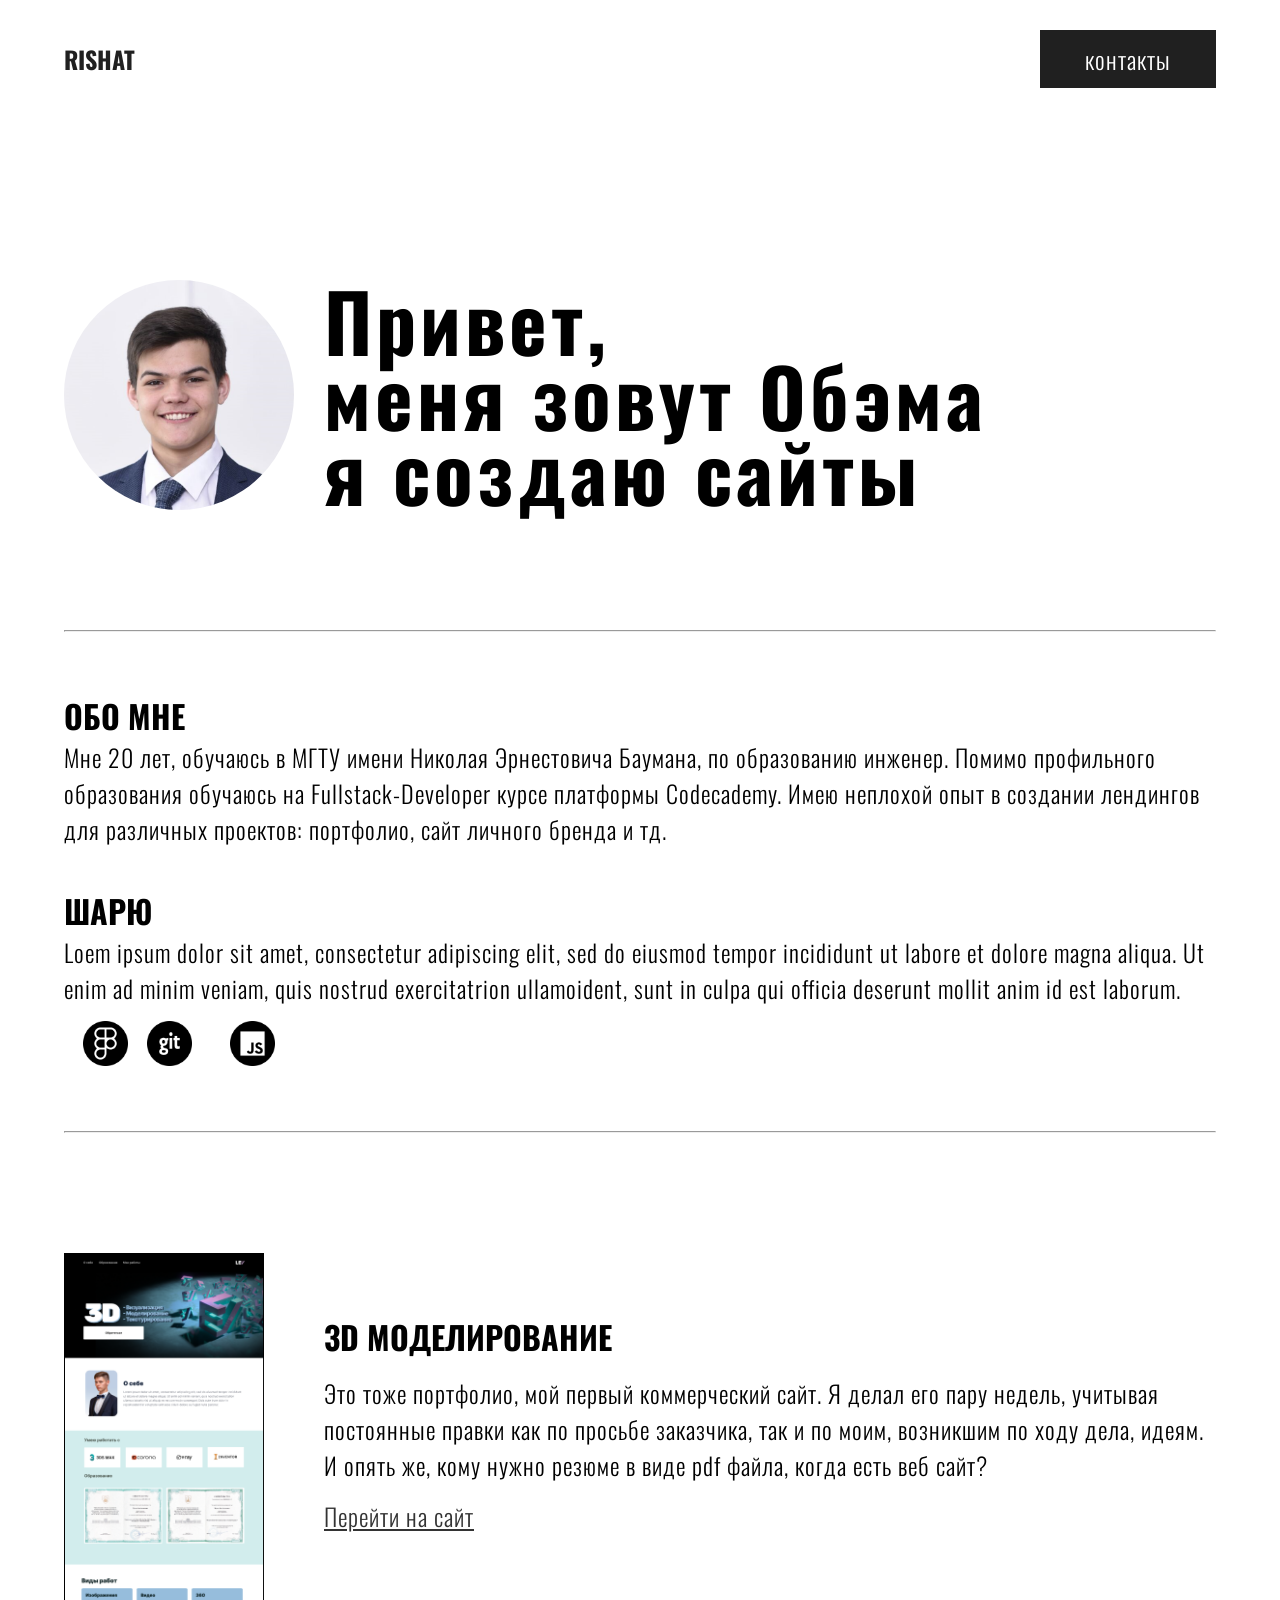
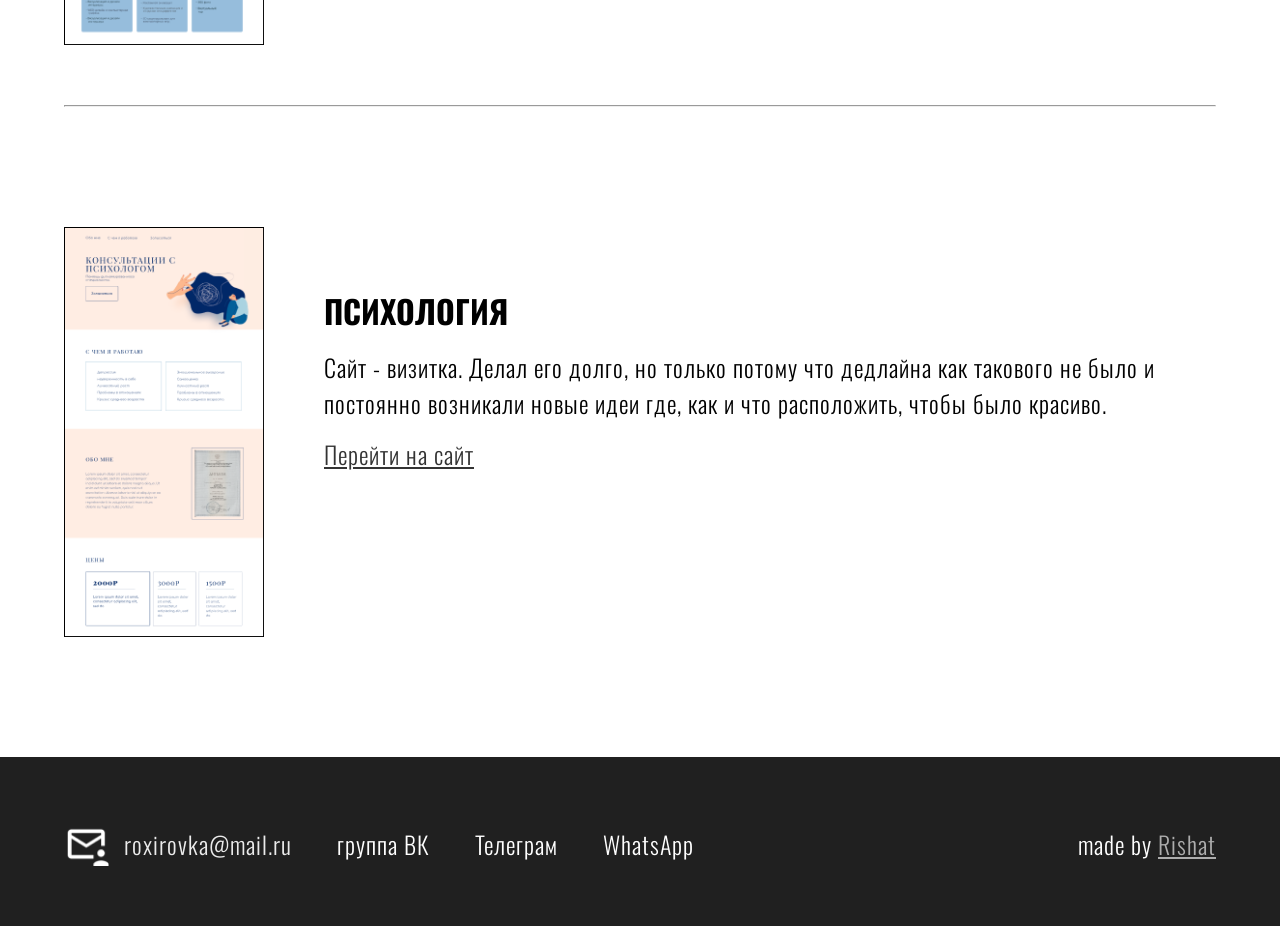
==== index.html @ 4fdf29ca "icons and mobile icons" ====
<!DOCTYPE html>
<html lang="en">
<head>
    <meta charset="UTF-8">
    <meta http-equiv="X-UA-Compatible" content="IE=edge">
    <meta name="viewport" content="width=device-width, initial-scale=1.0">
    <link rel="stylesheet" href="./resources/style.css">
    <link rel="preconnect" href="https://fonts.googleapis.com">
    <link rel="preconnect" href="https://fonts.gstatic.com" crossorigin>
    <link href="https://fonts.googleapis.com/css2?family=Oswald:wght@200;400;500;700&display=swap" rel="stylesheet">
    <script src="https://kit.fontawesome.com/b2528fcf94.js" crossorigin="anonymous"></script>

    <title>Портфолио</title>
</head>
<body>
    <header>
        <div class="header">
            <a class="bold logo" href="#"><h3>RISHAT</h3></a>
            <a href="#" class="button"><h3 class="light white">контакты</h3></a>    
        </div>
    </header>

    <div class="first_one">
        <img src="./resources/images/photo.png" alt="">
        <h1>Привет, <br>
            меня зовут Обэма <br>
            я создаю сайты</h1>
    </div>

    <hr class="line">

    <div class="second_one">
        <div class="block">
            <h2 class="bold">ОБО МНЕ</h2>
            <!-- <h3 class="bold center">Меня зовут Ришат</h3> -->
            <h3 class="light">Мне 20 лет, обучаюсь в МГТУ имени Николая Эрнестовича Баумана, по образованию инженер. Помимо профильного образования обучаюсь на Fullstack-Developer курсе платформы Codecademy. Имею неплохой опыт в создании лендингов для различных проектов: портфолио, сайт личного бренда и тд.</h3>
    
            <h2 class="center">ШАРЮ</h2>
            <h3 class="light">Loem ipsum dolor sit amet, consectetur adipiscing elit, sed do eiusmod tempor incididunt ut labore et dolore magna aliqua. Ut enim ad minim veniam, quis nostrud exercitatrion ullamoident, sunt in culpa qui officia deserunt mollit anim id est laborum.</h3>

            <div class="icons_block">
                <img src="./resources/images/icons/css-3.png" alt="">
                <img src="./resources/images/icons/figma.png" alt="">
                <img src="./resources/images/icons/git.png" alt="">
                <img src="./resources/images/icons/github.png" alt="">
                <img src="./resources/images/icons/js.png" alt="">
            </div>
        </div>
    </div>

    <hr class="line">



    <div class="third_one">
        <div class="gallery" id="gallery">
            <img id="image" class="peka" src="./resources/images/site3.png" alt="">
            <img id="image" class="mobile" src="./resources/images/site33.png" alt="">
            <div class="right">
                <h2 id="h2_text">3D МОДЕЛИРОВАНИЕ</h3>
                <h3 id="h4_text" class="light">Это тоже портфолио, мой первый коммерческий сайт. Я делал его пару недель, учитывая постоянные правки как по просьбе заказчика, так и по моим, возникшим по ходу дела, идеям. И опять же, кому нужно резюме в виде pdf файла, когда есть веб сайт?</h3>
                <h3><a href="#" class="light">Перейти на сайт</a></h3>
            </div>
        </div>

        <hr class="line">

        <div class="gallery" id="gallery">
            <img id="image" class="peka" src="./resources/images/site2.png" alt="">
            <img id="image" class="mobile" src="./resources/images/site22.png" alt="">
            <div class="right">
                <h2 id="h2_text">ПСИХОЛОГИЯ</h2>
                <h3 id="h4_text" class="light">Сайт - визитка. Делал его долго, но только потому что дедлайна как такового не было и постоянно возникали новые идеи где, как и что расположить, чтобы было красиво.</h3>
                <h3><a href="#" class="light">Перейти на сайт</a></h3>
            </div>
        </div>
    </div>

    <div class="forth_one">
        <div class="contacts">
            <!-- <h2>КОНТАКТЫ</h2> -->
            <div class="list_of_contacts">
                <div class="list">
                    <a href="#" class="email light"><img src="./resources/images/mail.png" alt=""><h3 class="light">roxirovka@mail.ru</h3></a>
                    <div class="icons">
                        <a href="https://vk.com/jieba3108" class="icon"><i class="fa-brands fa-vk"></i><h3 class="white light nuna">группа ВК</h3></a>
                        <a href="https://vk.com/jieba3108" class="icon center"><i class="fa-brands fa-telegram"></i><h3 class="white light nuna">Телеграм</h3></a>
                        <a href="https://vk.com/jieba3108" class="icon"><i class="fa-brands fa-whatsapp"></i><h3 class="white light nuna">WhatsApp</h3></a>
                    </div>
                </div>
                
                <h3 class="light white">made by <a href="#" class="white">Rishat</a></h3>
            </div>
        </div>
    </div>
    
    

</body>
<script src="https://cdn.jsdelivr.net/npm/vue/dist/vue.js"></script>
<script src="https://cdn.jsdelivr.net/npm/vue@2"></script>

<script type="text/javascript">
    window.addEventListener('scroll', function(){
        var header = document.querySelector('.header');
        header.classList.toggle('sticky', window.scrollY > 0);
    });
</script>

<script src="./resources/app.js"></script>
</html>
---- resources/style.css ----
* {
    margin: 0;
    padding: 0;
    font-family: 'Oswald', sans-serif;
    box-sizing: border-box;
    transition: .1s;
}

a {
    text-decoration: none;
}

h1 {
    font-size: 80px;
    line-height: 70px;
    letter-spacing: 4px;
}

h2 {
    font-size: 2em;
}

h3 {
    font-size: 1.5em;
}

h4 {
    font-size: 1.25em;
    /* font-size: 25px; */
}

@media only screen and (max-width: 1200px) {
    
    h2 {
        font-size: 1.5em;
    }
    
    h3 {
        font-size: 1.25em;
        /* font-size: 25px; */
    }
}


.bold {
    font-weight: 700;
}

.light {
    font-weight: 300;
    color: black;
    /* color: #2f3636; */
    letter-spacing: 1px;
}

.white {
    color: white;
}
/* BODY */
body {
    
}

/* HEADER */
header {
    display: flex;
    justify-content: center;
    /* padding: 30px 0; */
    background-color: white;
}

.header {
    display: flex;
    justify-content: space-between;
    align-items: center;
    width: 1200px;
    /* padding: 290px 60px 30px; */

    position: fixed;
    padding: 30px 0;
    background-color: white;
    transition: .2s;
}

.header.sticky{
    padding: 10px 0;
    /* box-shadow: 0 5px 20px rgba(0,0,0,0.1); */
}

.logo {
    color: #202020;
}

.logo:hover {
    color: #8EC286;
}


.button {
    color: white;
    background-color: #202020;
    padding: 11px 45px;
}

.button:hover {
    color: #202020;
    background-color: #8EC286;
}

@media only screen and (max-width: 650px) {
    .button {
        padding: 5px 11px;
    }
}

/* FIRST_ONE */
.first_one {
    display: flex;
    /* justify-content:space-between; */
    align-items: center;
    /* height: 90vh; */

    margin: 0 auto;
    max-width: 1320px;
    padding: 280px 60px 120px;
}

.first_one img {
    width: 230px;
    border-radius: 150px;
    margin-right: 30px;
}

@media only screen and (max-width: 1320px) {
    .first_one {
        padding: 280px 5% 120px;
    }
    
    .first_one img {
        /* width: 200px; */
        /* border-radius: 60px; */
    }

    h1 {
        font-size: 80px;
        line-height: 75px;
    }

    .header {
        width: 90%;
    }
}

@media only screen and (max-width: 1054px) {
    .first_one img {
        width: 200px;
        /* border-radius: 50px; */
    }

    h1 {
        font-size: 40px;
        line-height: 35px;
    }

}

@media only screen and (max-width: 750px) {
    .first_one  {
        padding-top: 250px;
        display: block;
    }

    h1 {
        font-size: 40px;
        line-height: 35px;
    }

}

@media only screen and (max-width: 550px) {
    .first_one  {
        padding: 120px 5% 120px;
    }
}


/* SECOND ONE */
.second_one {
    margin: 0 auto;
    max-width: 1320px;
    padding: 0 60px;
}

.block {
    /* background-color: #DEFFD9; */
    padding: 60px 0;
    /* border-radius: 60px; */
}

.second_one h3 {
    margin-bottom: 15px;
}

.line {
    background-color: #D9D9D9;
    max-width: 1200px;
    /* padding: 0 60px; */
    margin: 0 auto;
}

.block .center {
    margin-top: 40px;
}

.block h2, .block h3 {
    /* margin-bottom: 5px; */
}

.icons_block img {
    height: 45px;
    margin-right: 15px;
}

@media only screen and (max-width: 1320px) {
    .line {
        margin: 0 5%;
    }

    .second_one {
        padding: 0 5%;
    }
        
}


@media only screen and (max-width: 950px) {
    .block  {
        /* padding: 60px; */
    }

    .block  {
        /* border-radius: 40px; */
    }
}

@media only screen and (max-width: 550px) {
    .second_one {
        margin: 0 auto;
        padding: 0;
    }    
    
    .block  {
        padding: 60px 5%;
        border-radius: 30px;
    }

    .line {
        margin: 0 5%;
    }
}

@media only screen and (max-width: 350px) {
    .icons_block img {
        height: 30px;
    }
}



/* THIRD ONE */


.third_one {
    /* padding: 0  90px; */
}

.gallery {
    display: flex;
    justify-content: space-between;
    padding: 120px 60px 60px;
    margin: 0 auto;
    max-width: 1320px;
}

.third_one a{
    text-decoration: underline;
    color: #333333;
}

.third_one .right {
    padding-top: 15px;
}

.third_one a:hover {
    text-decoration: none;
    color: #8EC286;
}

#h4_text {
    margin: 15px 0;
}

.third_one img {
    width: 200px;
    height: 100%;
    margin-right: 60px;
}

.mobile {
    display: none;
    /* width: 100%; */
}

.third_one .right {
    padding-top: 60px;
}

@media only screen and (max-width: 1320px) {
    .gallery {
        padding: 120px 5% 60px;
    }
}

@media only screen and (max-width: 950px) {


    .gallery img {
        width: 100%;
    }

    #h4_text {
        margin: 15px 0 15px 0;
    }
}

@media only screen and (max-width: 850px) {
    .gallery {
        display: block;
    }

    .mobile {
        display: block;
    }

    .peka {
        display: none;
    }
}

@media only screen and (max-width: 550px) {
    .gallery {
        padding: 120px 5% 60px;
    }
}

/* .third_one img::before {
    content: attr(data-next-text);
    position: absolute;
    transform: translate(0%, 380px);
    width: 100%;
    height: 200px;
    display: flex;
    flex-direction: column;
    align-items: center;
    justify-content: flex-start;
  } */

/* .third_one img::after {
    content: attr();
    position: absolute;
    transform: translate(0%, -380px);
    width: 100%;
    height: 200px;
    display: flex;
    flex-direction: column;
    align-items: center;
    justify-content: flex-start;
  } */



/* FORTh ONE */
.forth_one {
    width: 100%;
    background-color: #202020;
    margin-top: 60px;
}

.contacts {
    margin: 0 auto;
    max-width: 1320px;
    /* padding: 90px 60px 120px; */
    padding: 60px;
}

.list_of_contacts {
    display: flex;
    justify-content: space-between;
    align-items: center;
    margin-top: 5px;
}

.list {
    display: flex;
    align-items: center;
}

.email {
    margin-right: 30px;
    display: flex;
    align-items: center;
}

.email h3 {
    color: #EBEBEB;
}

.email img {
    width: 45px;
    margin-right: 15px;
}

.icon {
    display: flex;
    align-items: center;
}

.icon.center {
    margin: 0 30px;
}

.icons {
    display: flex;
}

.icon i{
    font-size: 45px;
    margin-right: 15px;
    /* font-size: 67px; */
    color: #EBEBEB;
}

.icon i:hover {
    color: #8EC286;
}

.icon_center {
    margin: 0 9px;
}

.forth_one h2 {
    color: white;
}

a.white {
    color: #ADADAD;
    text-decoration: underline;
}

a.white:hover {
    color: #8EC286;
    text-decoration: none;
}

@media only screen and (max-width: 1320px) {
    .contacts {
        padding: 60px 5%;
    }
}

@media only screen and (max-width: 1050px) {
    .list_of_contacts {
        display: block;
    }

    .list {
        margin-bottom: 15px;
    }
    
}


@media only screen and (max-width: 900px) {
    .list {
        display: block;
    }

    .icons {
        margin-top: 15px;
    }
}


@media only screen and (max-width: 700px) {
    .list_of_contacts {
        display: block;
        margin-top: 30px;
    }

    .list {
        display: block;
    }

    .contacts {
        width: fit-content;
        /* justify-content: start; */
        margin: 0;
    }
}

@media only screen and (max-width: 610px) {
    h3.nuna {
        display: none;
    }

    a.icon.center {
        margin: 0;
    }
}

@media only screen and (max-width: 550px) {
    .contacts {
        padding: 5%;
    }
}

@media only screen and (max-width: 350px) {
    .email img {
        width: 30px;
    }

    .icon i{
        font-size: 30px;
    }

}
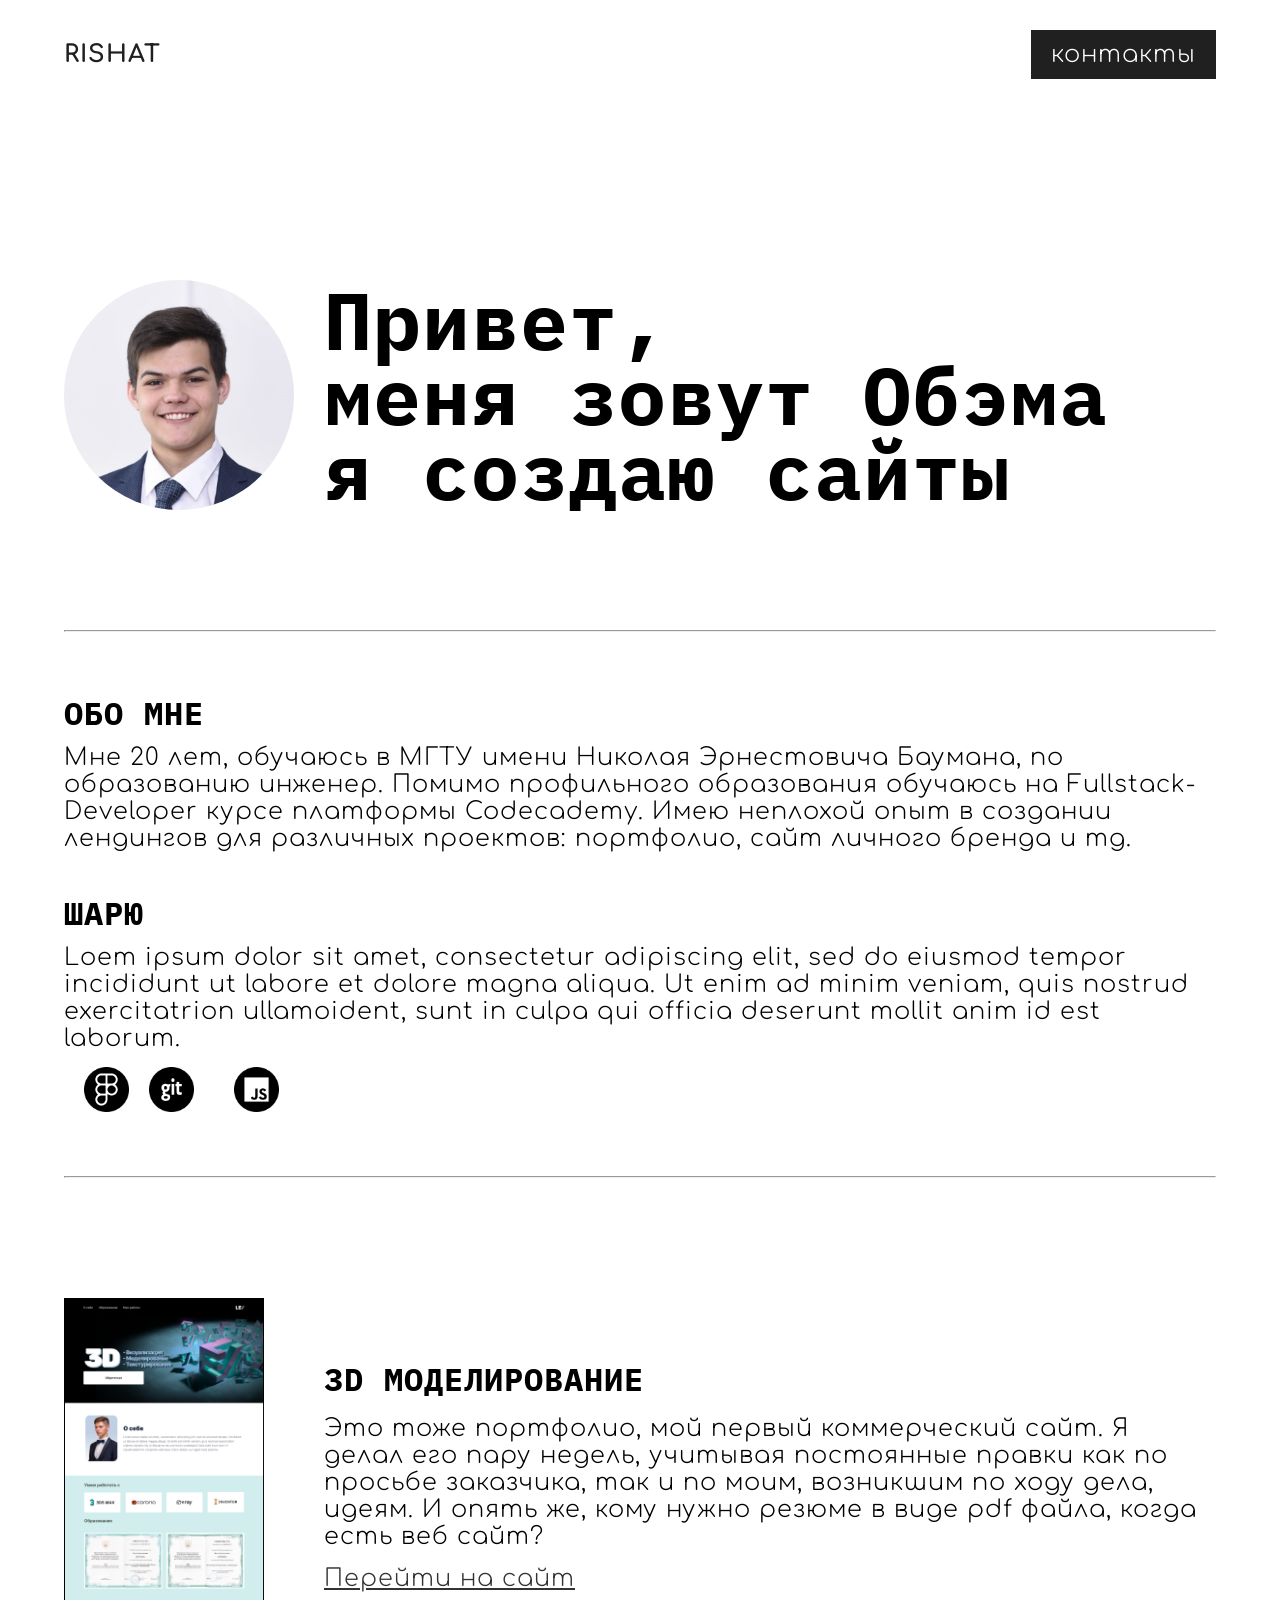
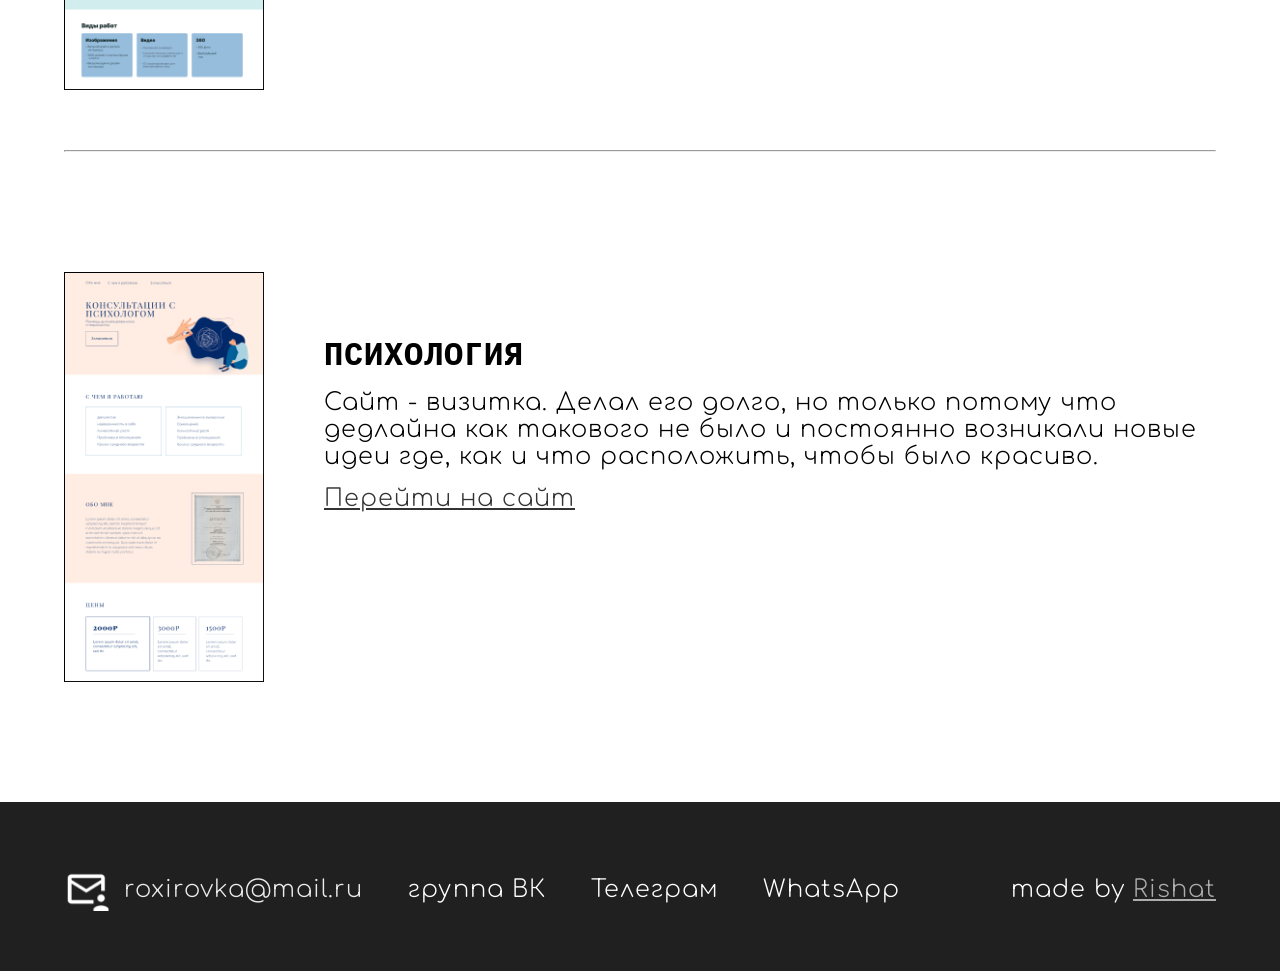
==== commit fba29bc7: "small things" ====
--- a/index.html
+++ b/index.html
@@ -7,7 +7,11 @@
     <link rel="stylesheet" href="./resources/style.css">
     <link rel="preconnect" href="https://fonts.googleapis.com">
     <link rel="preconnect" href="https://fonts.gstatic.com" crossorigin>
-    <link href="https://fonts.googleapis.com/css2?family=Oswald:wght@200;400;500;700&display=swap" rel="stylesheet">
+    <!-- <link href="https://fonts.googleapis.com/css2?family=Oswald:wght@200;400;500;700&display=swap" rel="stylesheet"> -->
+
+    <link href="https://fonts.googleapis.com/css2?family=Comfortaa:wght@300;400;500;700&display=swap" rel="stylesheet">
+
+    <link href="https://fonts.googleapis.com/css2?family=IBM+Plex+Mono:wght@200;400;500;700&display=swap" rel="stylesheet">
     <script src="https://kit.fontawesome.com/b2528fcf94.js" crossorigin="anonymous"></script>
 
     <title>Портфолио</title>
--- a/resources/style.css
+++ b/resources/style.css
@@ -1,7 +1,8 @@
 * {
     margin: 0;
     padding: 0;
-    font-family: 'Oswald', sans-serif;
+    /* font-family: 'Oswald', sans-serif; */
+    font-family: 'Comfortaa', cursive;
     box-sizing: border-box;
     transition: .1s;
 }
@@ -11,12 +12,15 @@
 }
 
 h1 {
+    font-family: 'IBM Plex Mono', monospace;
     font-size: 80px;
     line-height: 70px;
     letter-spacing: 4px;
 }
 
 h2 {
+    font-family: 'IBM Plex Mono', monospace;
+
     font-size: 2em;
 }
 
@@ -27,6 +31,10 @@
 h4 {
     font-size: 1.25em;
     /* font-size: 25px; */
+}
+
+h2,h3,h4,h1 {
+    letter-spacing: 1px;
 }
 
 @media only screen and (max-width: 1200px) {
@@ -99,7 +107,7 @@
 .button {
     color: white;
     background-color: #202020;
-    padding: 11px 45px;
+    padding: 11px 20px;
 }
 
 .button:hover {
@@ -199,6 +207,7 @@
 
 .second_one h3 {
     margin-bottom: 15px;
+    margin-top: 10px;
 }
 
 .line {
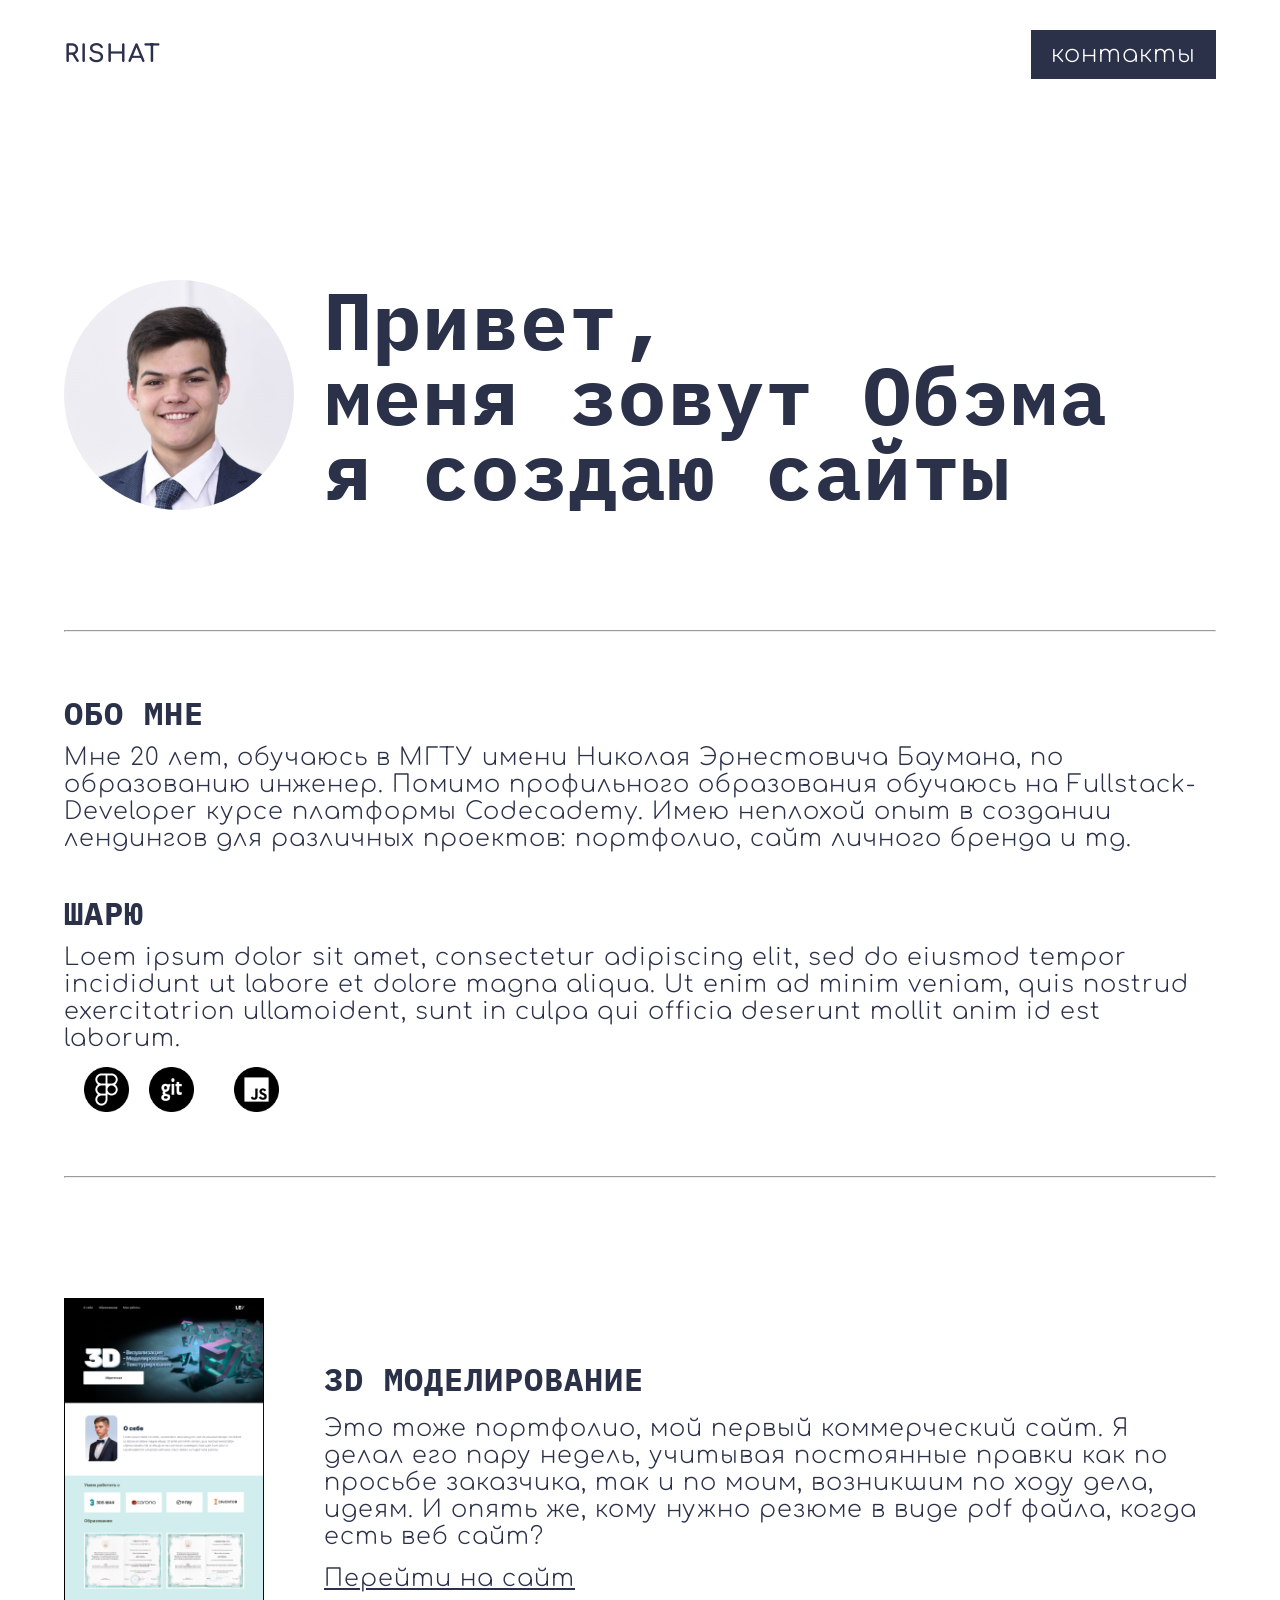
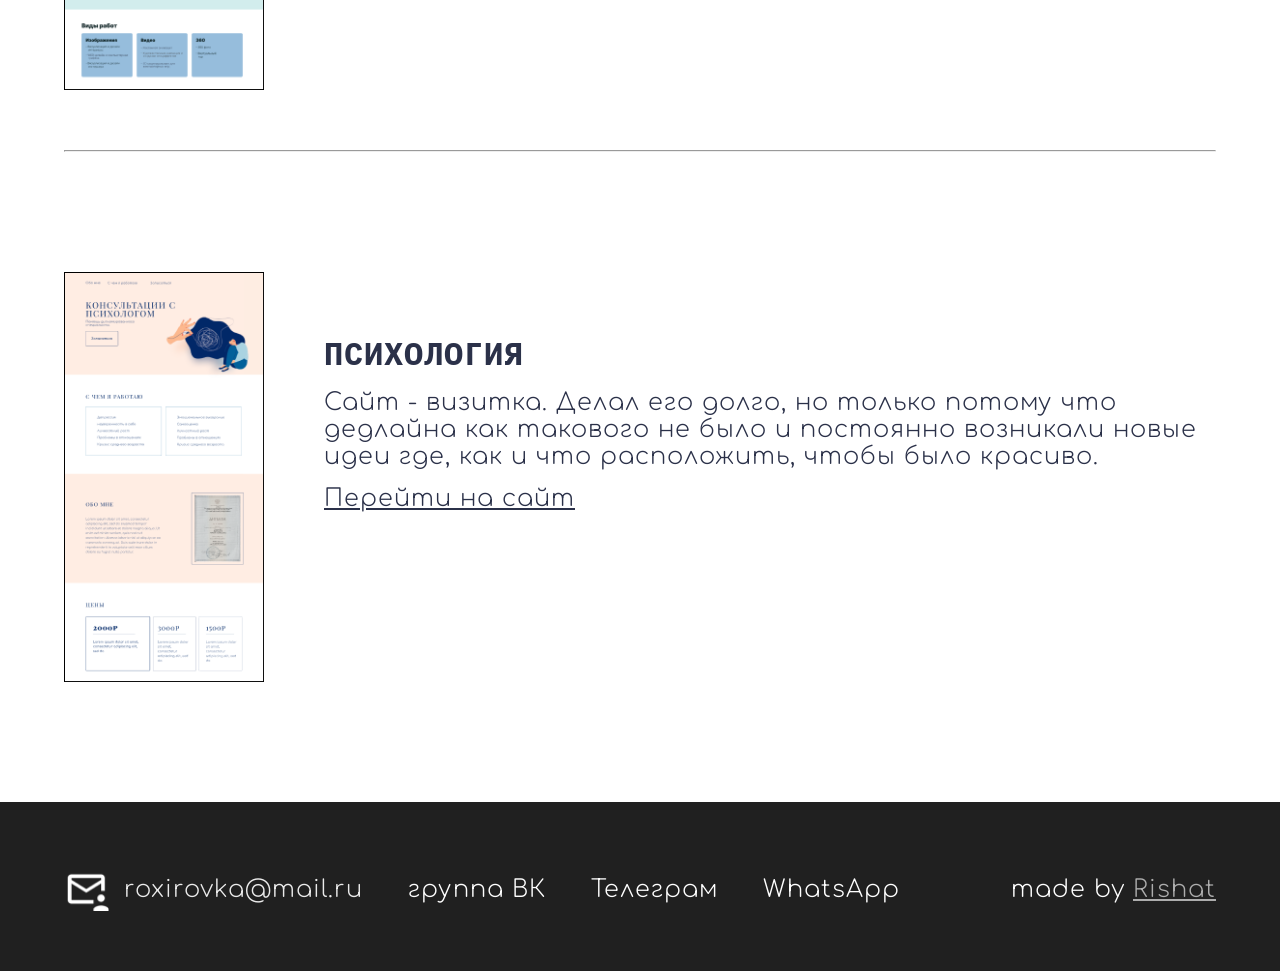
==== commit 4cc27cc3: "changed colors" ====
--- a/index.html
+++ b/index.html
@@ -85,7 +85,7 @@
             <!-- <h2>КОНТАКТЫ</h2> -->
             <div class="list_of_contacts">
                 <div class="list">
-                    <a href="#" class="email light"><img src="./resources/images/mail.png" alt=""><h3 class="light">roxirovka@mail.ru</h3></a>
+                    <a href="" class="email light"><img src="./resources/images/mail.png" alt=""><h3 class="light">roxirovka@mail.ru</h3></a>
                     <div class="icons">
                         <a href="https://vk.com/jieba3108" class="icon"><i class="fa-brands fa-vk"></i><h3 class="white light nuna">группа ВК</h3></a>
                         <a href="https://vk.com/jieba3108" class="icon center"><i class="fa-brands fa-telegram"></i><h3 class="white light nuna">Телеграм</h3></a>
--- a/resources/style.css
+++ b/resources/style.css
@@ -35,6 +35,7 @@
 
 h2,h3,h4,h1 {
     letter-spacing: 1px;
+    color: #2B3149;
 }
 
 @media only screen and (max-width: 1200px) {
@@ -56,8 +57,8 @@
 
 .light {
     font-weight: 300;
-    color: black;
-    /* color: #2f3636; */
+    /* color: black; */
+    /* color: #2B3149; */
     letter-spacing: 1px;
 }
 
@@ -96,23 +97,23 @@
 }
 
 .logo {
-    color: #202020;
+    color: #2B3149;
 }
 
 .logo:hover {
-    color: #8EC286;
+    color: #FF9571;
 }
 
 
 .button {
     color: white;
-    background-color: #202020;
+    background-color: #2B3149;
     padding: 11px 20px;
 }
 
 .button:hover {
     color: #202020;
-    background-color: #8EC286;
+    background-color: #FF9571;
 }
 
 @media only screen and (max-width: 650px) {
@@ -293,7 +294,7 @@
 
 .third_one a{
     text-decoration: underline;
-    color: #333333;
+    color: #2B3149;
 }
 
 .third_one .right {
@@ -302,7 +303,7 @@
 
 .third_one a:hover {
     text-decoration: none;
-    color: #8EC286;
+    color: #FF9571;
 }
 
 #h4_text {
@@ -432,6 +433,8 @@
 .icon {
     display: flex;
     align-items: center;
+    color: #EBEBEB;
+
 }
 
 .icon.center {
@@ -446,11 +449,10 @@
     font-size: 45px;
     margin-right: 15px;
     /* font-size: 67px; */
-    color: #EBEBEB;
-}
-
-.icon i:hover {
-    color: #8EC286;
+}
+
+.icon:hover {
+    color: #FF9571;
 }
 
 .icon_center {
@@ -467,7 +469,7 @@
 }
 
 a.white:hover {
-    color: #8EC286;
+    color: #FF9571;
     text-decoration: none;
 }
 
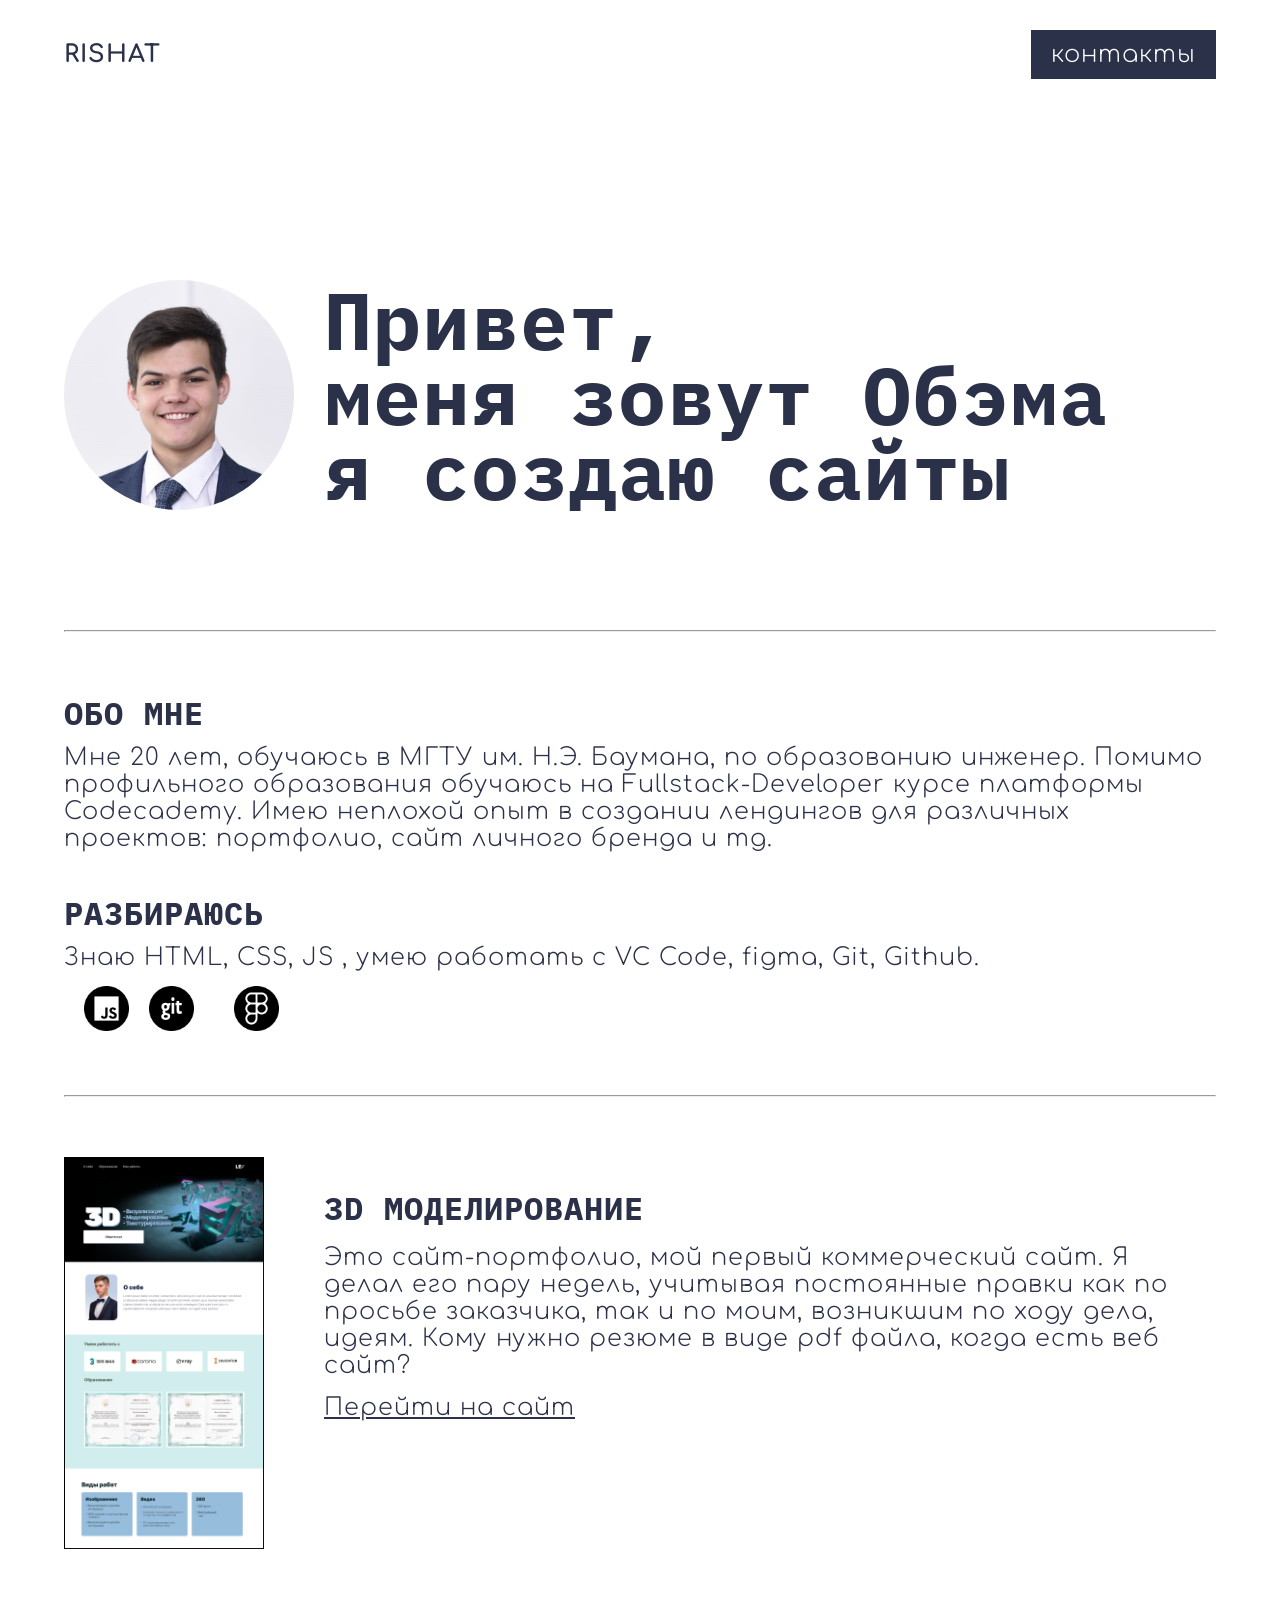
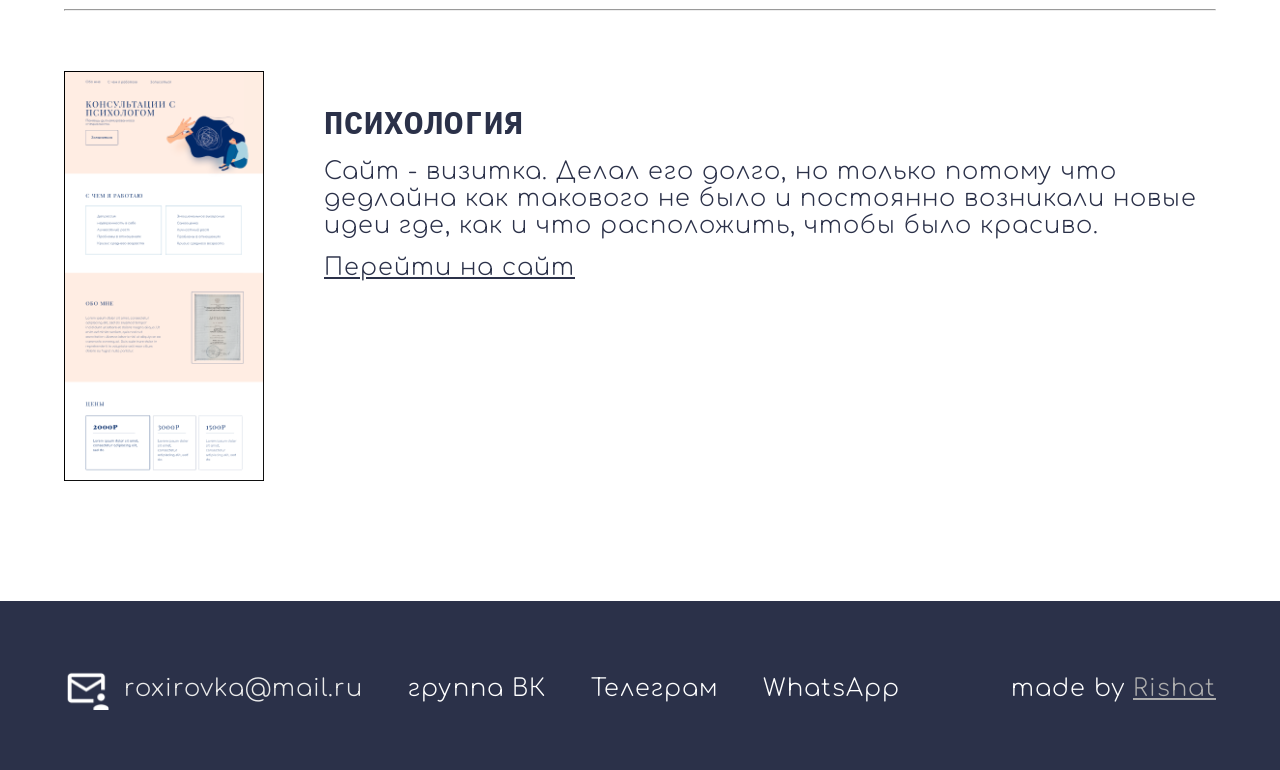
==== commit e7dbf678: "some padding and img 50%" ====
--- a/index.html
+++ b/index.html
@@ -37,17 +37,18 @@
         <div class="block">
             <h2 class="bold">ОБО МНЕ</h2>
             <!-- <h3 class="bold center">Меня зовут Ришат</h3> -->
-            <h3 class="light">Мне 20 лет, обучаюсь в МГТУ имени Николая Эрнестовича Баумана, по образованию инженер. Помимо профильного образования обучаюсь на Fullstack-Developer курсе платформы Codecademy. Имею неплохой опыт в создании лендингов для различных проектов: портфолио, сайт личного бренда и тд.</h3>
+            <h3 class="light">Мне 20 лет, обучаюсь в МГТУ им. Н.Э. Баумана, по образованию инженер. Помимо профильного образования обучаюсь на Fullstack-Developer курсе платформы Codecademy. Имею неплохой опыт в создании лендингов для различных проектов: портфолио, сайт личного бренда и тд.</h3>
     
-            <h2 class="center">ШАРЮ</h2>
-            <h3 class="light">Loem ipsum dolor sit amet, consectetur adipiscing elit, sed do eiusmod tempor incididunt ut labore et dolore magna aliqua. Ut enim ad minim veniam, quis nostrud exercitatrion ullamoident, sunt in culpa qui officia deserunt mollit anim id est laborum.</h3>
+            <h2 class="center">РАЗБИРАЮСЬ</h2>
+            <h3 class="light">Знаю HTML, CSS, JS , умею работать с VC Code, figma, Git, Github.</h3>
 
             <div class="icons_block">
                 <img src="./resources/images/icons/css-3.png" alt="">
-                <img src="./resources/images/icons/figma.png" alt="">
+                <img src="./resources/images/icons/js.png" alt="">
                 <img src="./resources/images/icons/git.png" alt="">
                 <img src="./resources/images/icons/github.png" alt="">
-                <img src="./resources/images/icons/js.png" alt="">
+                <img src="./resources/images/icons/figma.png" alt="">
+
             </div>
         </div>
     </div>
@@ -62,8 +63,8 @@
             <img id="image" class="mobile" src="./resources/images/site33.png" alt="">
             <div class="right">
                 <h2 id="h2_text">3D МОДЕЛИРОВАНИЕ</h3>
-                <h3 id="h4_text" class="light">Это тоже портфолио, мой первый коммерческий сайт. Я делал его пару недель, учитывая постоянные правки как по просьбе заказчика, так и по моим, возникшим по ходу дела, идеям. И опять же, кому нужно резюме в виде pdf файла, когда есть веб сайт?</h3>
-                <h3><a href="#" class="light">Перейти на сайт</a></h3>
+                <h3 id="h4_text" class="light">Это сайт-портфолио, мой первый коммерческий сайт. Я делал его пару недель, учитывая постоянные правки как по просьбе заказчика, так и по моим, возникшим по ходу дела, идеям. Кому нужно резюме в виде pdf файла, когда есть веб сайт?</h3>
+                <h3><a href="http://lev3d.ru" class="light">Перейти на сайт</a></h3>
             </div>
         </div>
 
@@ -75,7 +76,7 @@
             <div class="right">
                 <h2 id="h2_text">ПСИХОЛОГИЯ</h2>
                 <h3 id="h4_text" class="light">Сайт - визитка. Делал его долго, но только потому что дедлайна как такового не было и постоянно возникали новые идеи где, как и что расположить, чтобы было красиво.</h3>
-                <h3><a href="#" class="light">Перейти на сайт</a></h3>
+                <h3><a href="https://phychology-forme10.github.io/" class="light">Перейти на сайт</a></h3>
             </div>
         </div>
     </div>
--- a/resources/style.css
+++ b/resources/style.css
@@ -287,7 +287,8 @@
 .gallery {
     display: flex;
     justify-content: space-between;
-    padding: 120px 60px 60px;
+    padding: 60px;
+    /* padding: 120px 60px 60px; */
     margin: 0 auto;
     max-width: 1320px;
 }
@@ -322,44 +323,48 @@
 }
 
 .third_one .right {
-    padding-top: 60px;
+    padding-top: 30px;
 }
 
 @media only screen and (max-width: 1320px) {
     .gallery {
-        padding: 120px 5% 60px;
+        padding: 60px 5% 60px;
     }
 }
 
 @media only screen and (max-width: 950px) {
 
+
+    .gallery img {
+        width: 50%;
+    }
+
+    #h4_text {
+        margin: 15px 0 15px 0;
+    }
+}
+
+@media only screen and (max-width: 850px) {
+    .gallery {
+        display: block;
+    }
+
+    .mobile {
+        display: block;
+    }
+
+    .peka {
+        display: none;
+    }
+}
+
+@media only screen and (max-width: 550px) {
+    .gallery {
+        padding: 60px 5% 60px;
+    }
 
     .gallery img {
         width: 100%;
-    }
-
-    #h4_text {
-        margin: 15px 0 15px 0;
-    }
-}
-
-@media only screen and (max-width: 850px) {
-    .gallery {
-        display: block;
-    }
-
-    .mobile {
-        display: block;
-    }
-
-    .peka {
-        display: none;
-    }
-}
-
-@media only screen and (max-width: 550px) {
-    .gallery {
-        padding: 120px 5% 60px;
     }
 }
 
@@ -392,7 +397,7 @@
 /* FORTh ONE */
 .forth_one {
     width: 100%;
-    background-color: #202020;
+    background-color: #2B3149;
     margin-top: 60px;
 }
 
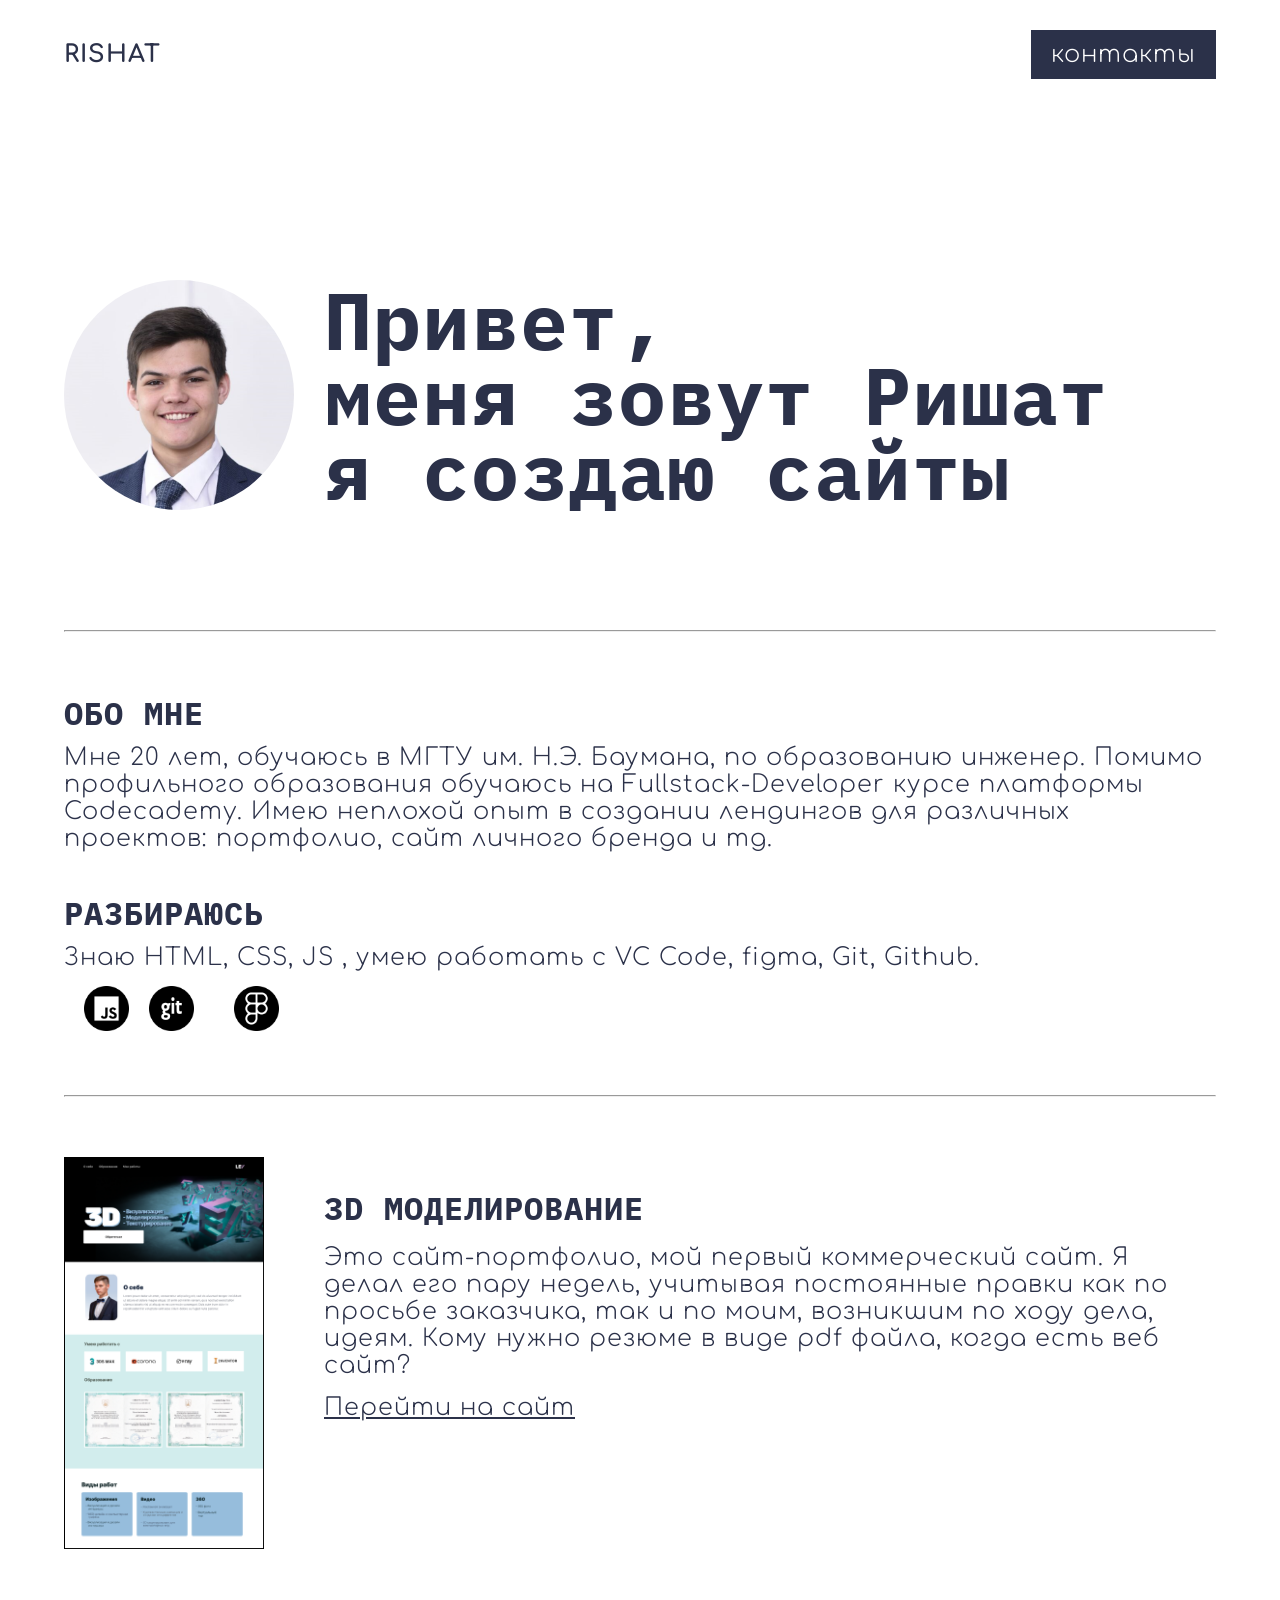
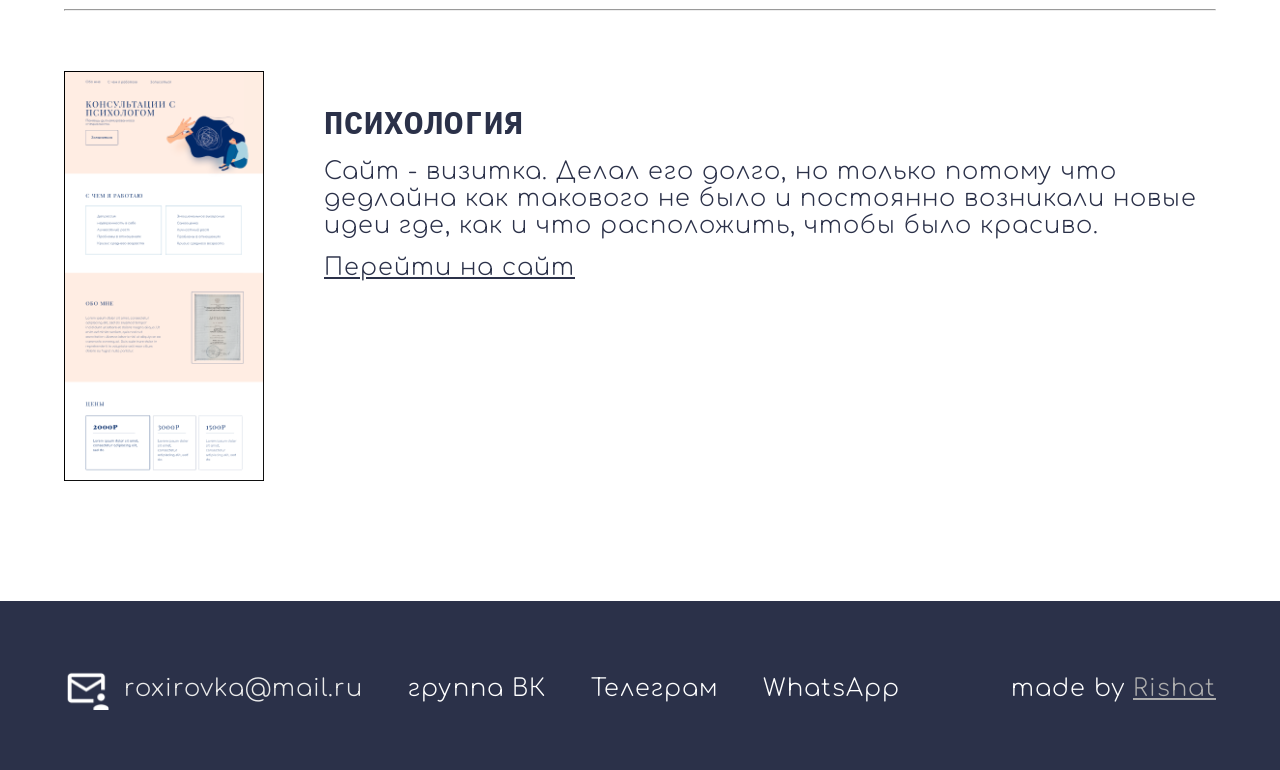
==== commit 9092a8f3: "name" ====
--- a/index.html
+++ b/index.html
@@ -27,7 +27,7 @@
     <div class="first_one">
         <img src="./resources/images/photo.png" alt="">
         <h1>Привет, <br>
-            меня зовут Обэма <br>
+            меня зовут Ришат <br>
             я создаю сайты</h1>
     </div>
 
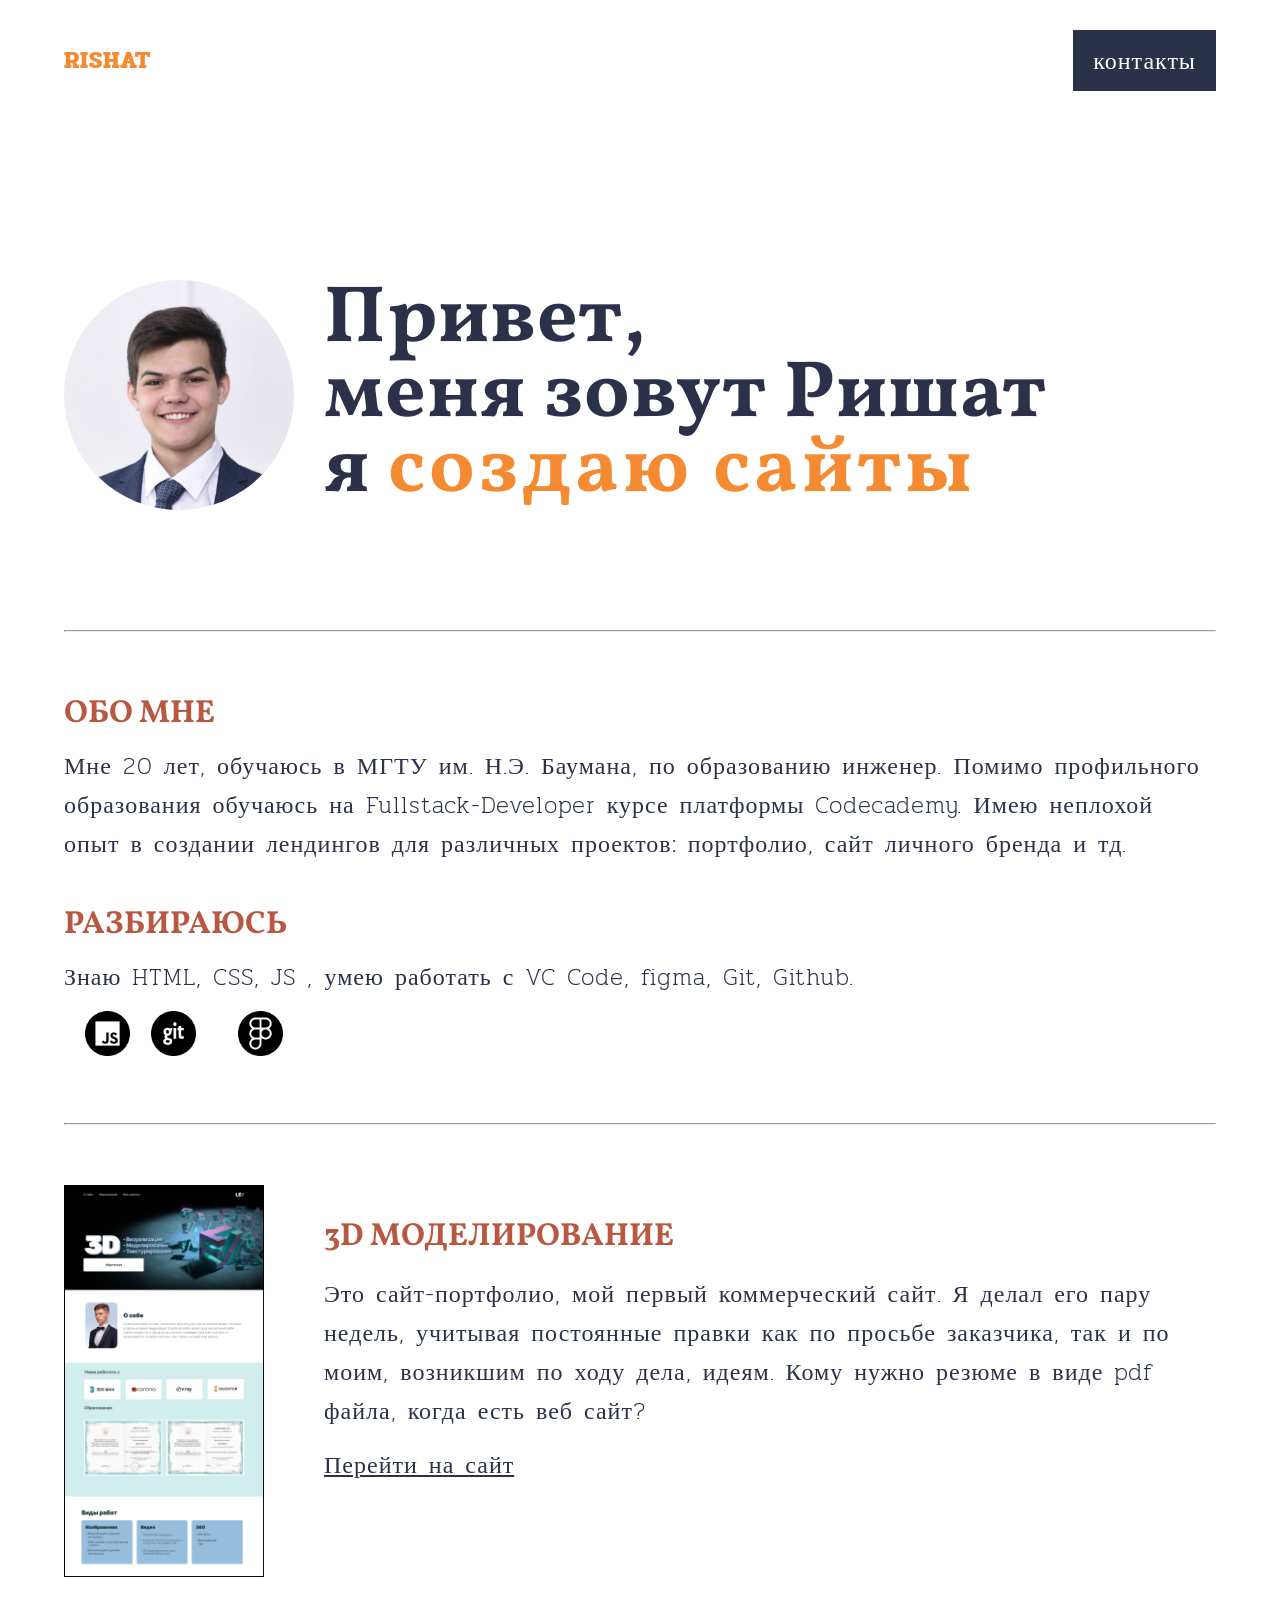
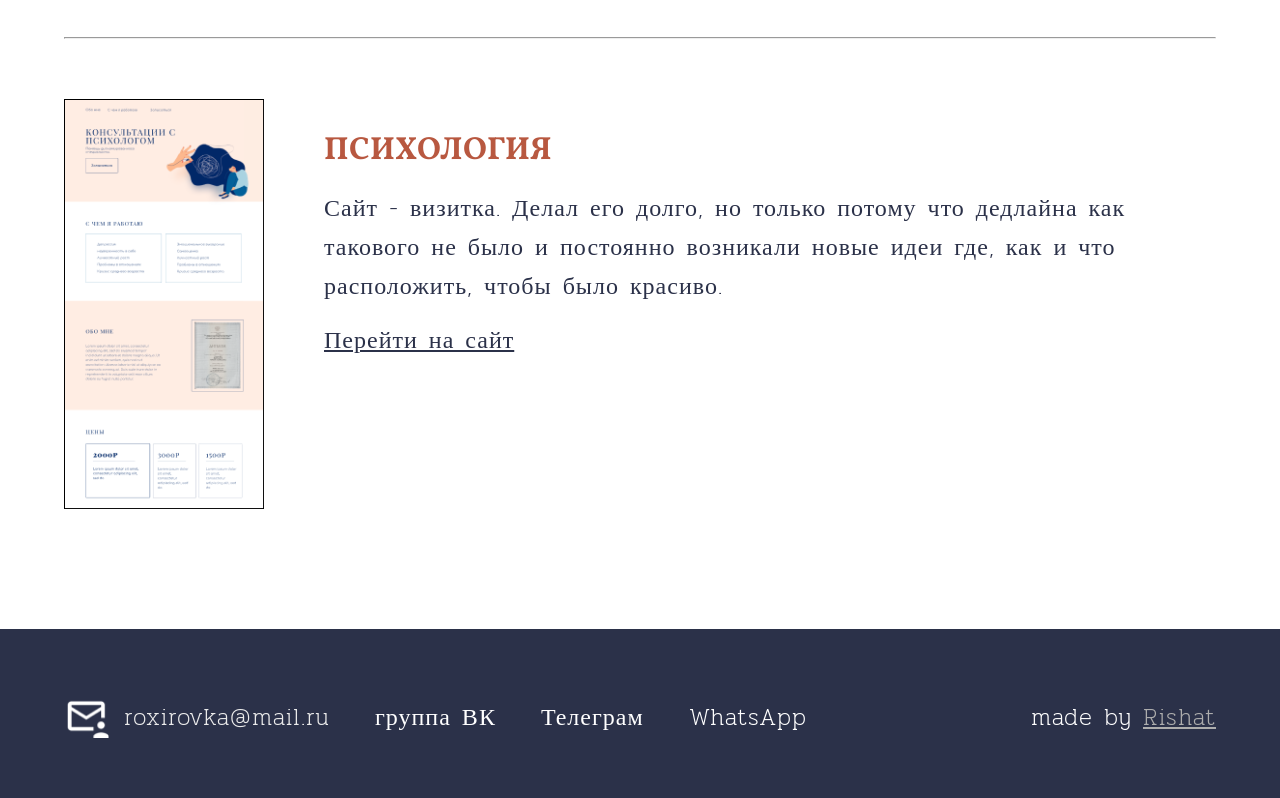
==== commit 156f842b: "orange" ====
--- a/index.html
+++ b/index.html
@@ -9,9 +9,13 @@
     <link rel="preconnect" href="https://fonts.gstatic.com" crossorigin>
     <!-- <link href="https://fonts.googleapis.com/css2?family=Oswald:wght@200;400;500;700&display=swap" rel="stylesheet"> -->
 
-    <link href="https://fonts.googleapis.com/css2?family=Comfortaa:wght@300;400;500;700&display=swap" rel="stylesheet">
+    <!-- <link href="https://fonts.googleapis.com/css2?family=Comfortaa:wght@300;400;500;700&display=swap" rel="stylesheet"> -->
 
-    <link href="https://fonts.googleapis.com/css2?family=IBM+Plex+Mono:wght@200;400;500;700&display=swap" rel="stylesheet">
+    <!-- <link href="https://fonts.googleapis.com/css2?family=IBM+Plex+Mono:wght@200;400;500;700&display=swap" rel="stylesheet"> -->
+
+    <link href="https://fonts.googleapis.com/css2?family=Vollkorn:wght@700&display=swap" rel="stylesheet">
+    <link href="https://fonts.googleapis.com/css2?family=Pridi:wght@300;400&display=swap" rel="stylesheet">
+
     <script src="https://kit.fontawesome.com/b2528fcf94.js" crossorigin="anonymous"></script>
 
     <title>Портфолио</title>
@@ -28,7 +32,7 @@
         <img src="./resources/images/photo.png" alt="">
         <h1>Привет, <br>
             меня зовут Ришат <br>
-            я создаю сайты</h1>
+           я  <span>создаю сайты</span></h1>
     </div>
 
     <hr class="line">
--- a/resources/style.css
+++ b/resources/style.css
@@ -2,7 +2,8 @@
     margin: 0;
     padding: 0;
     /* font-family: 'Oswald', sans-serif; */
-    font-family: 'Comfortaa', cursive;
+    /* font-family: 'Comfortaa', cursive; */
+    font-family: 'Pridi', serif;
     box-sizing: border-box;
     transition: .1s;
 }
@@ -11,16 +12,18 @@
     text-decoration: none;
 }
 
-h1 {
-    font-family: 'IBM Plex Mono', monospace;
+h1, span {
+    /* font-family: 'IBM Plex Mono', monospace; */
+    font-family: 'Vollkorn', serif;
     font-size: 80px;
     line-height: 70px;
     letter-spacing: 4px;
 }
 
 h2 {
-    font-family: 'IBM Plex Mono', monospace;
-
+    /* font-family: 'IBM Plex Mono', monospace; */
+    font-family: 'Vollkorn', serif;
+    color: #B85840;
     font-size: 2em;
 }
 
@@ -33,7 +36,8 @@
     /* font-size: 25px; */
 }
 
-h2,h3,h4,h1 {
+h3,h4,h1 {
+/* h2,h3,h4,h1 { */
     letter-spacing: 1px;
     color: #2B3149;
 }
@@ -56,7 +60,7 @@
 }
 
 .light {
-    font-weight: 300;
+    font-weight: 200;
     /* color: black; */
     /* color: #2B3149; */
     letter-spacing: 1px;
@@ -96,12 +100,12 @@
     /* box-shadow: 0 5px 20px rgba(0,0,0,0.1); */
 }
 
-.logo {
-    color: #2B3149;
-}
-
-.logo:hover {
-    color: #FF9571;
+.logo h3, span{
+    color: #F48A32;
+}
+
+.logo h3:hover {
+    color: #B85840;
 }
 
 
@@ -113,7 +117,7 @@
 
 .button:hover {
     color: #202020;
-    background-color: #FF9571;
+    background-color: #B85840;
 }
 
 @media only screen and (max-width: 650px) {
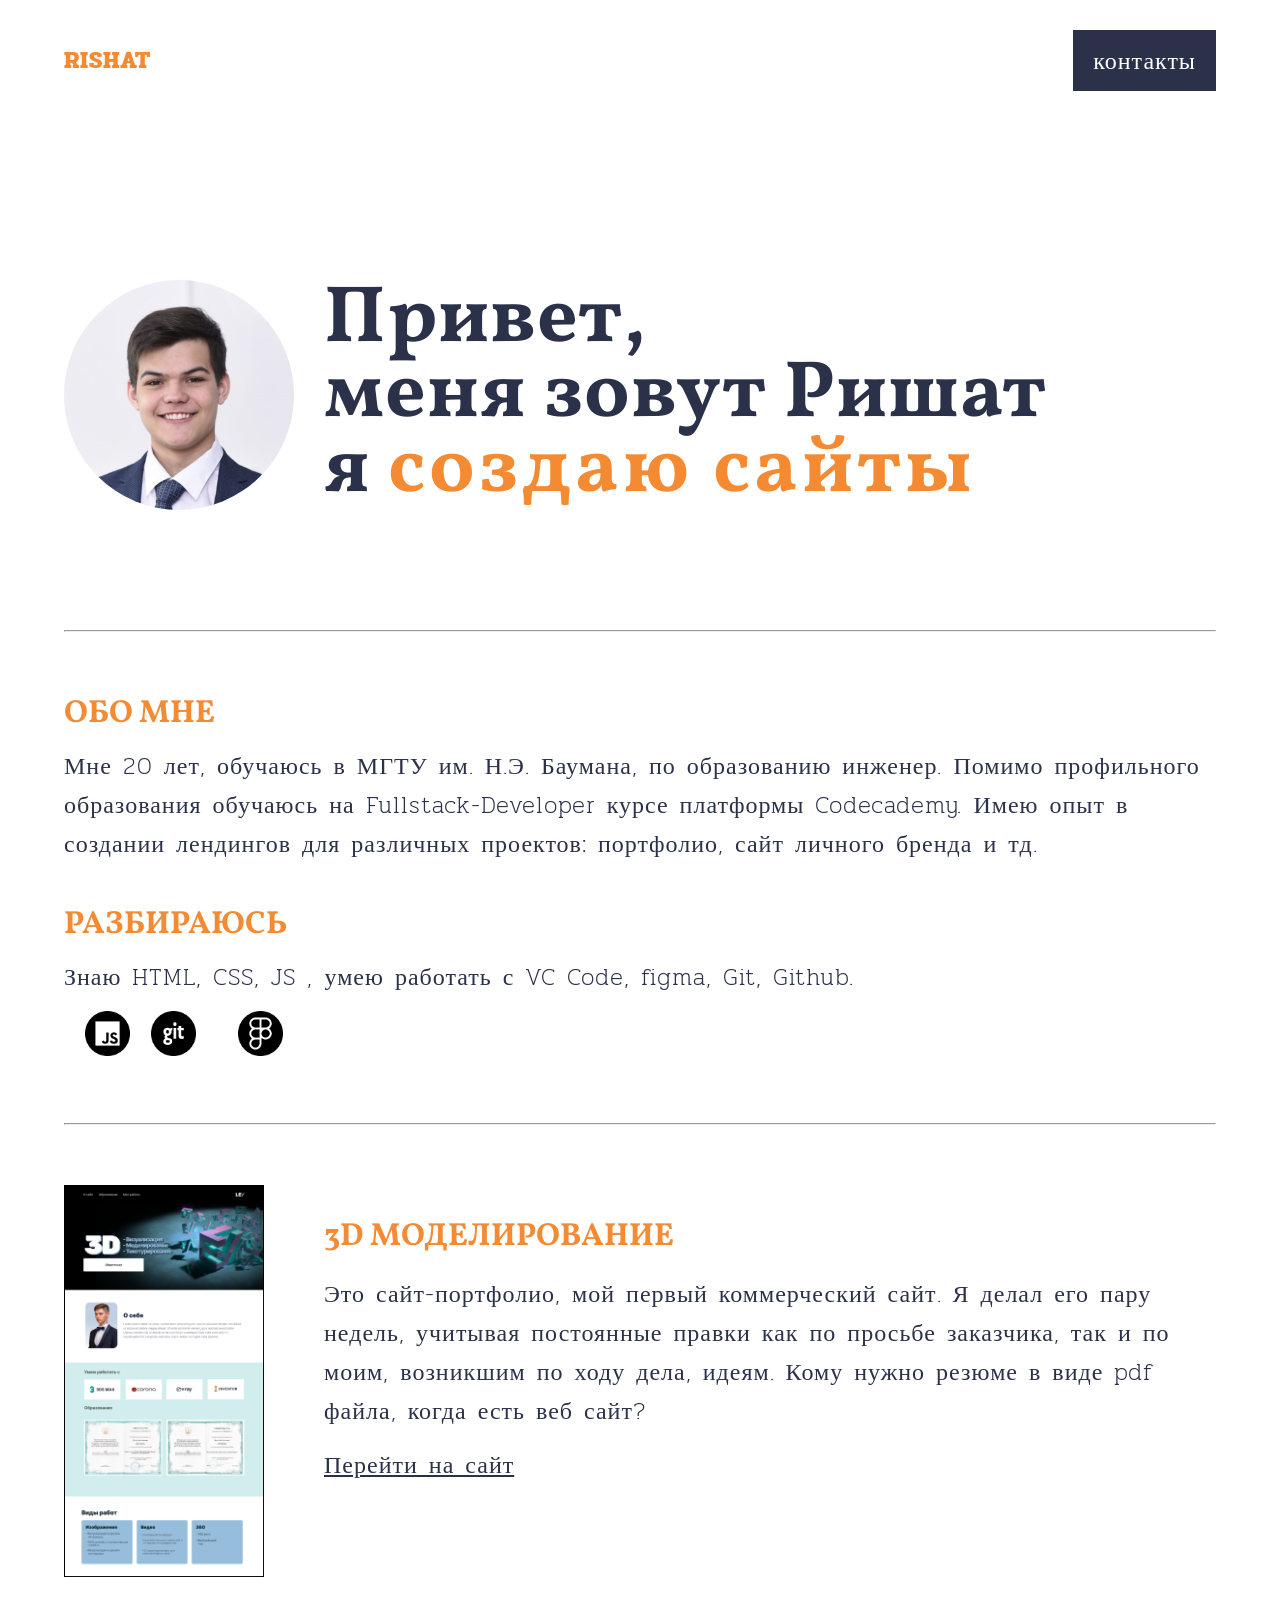
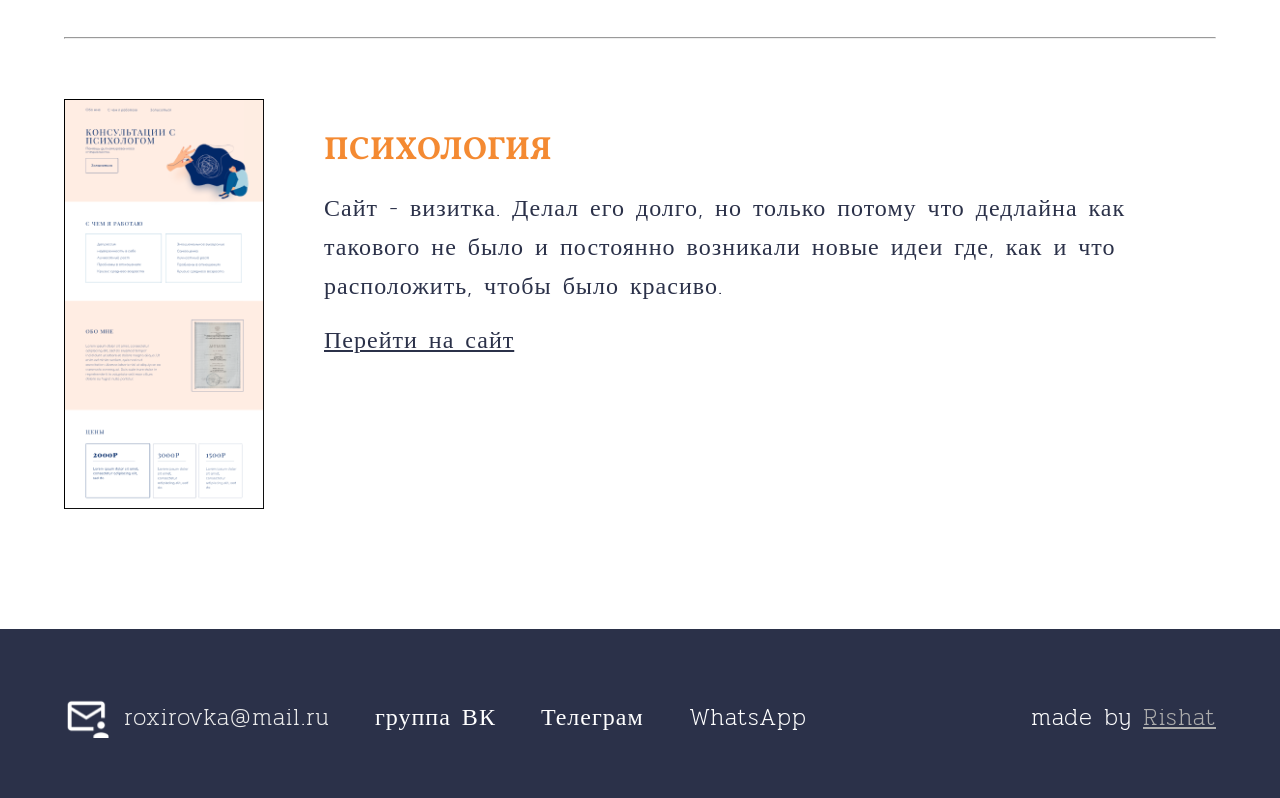
==== commit 81585974: "deleted word" ====
--- a/index.html
+++ b/index.html
@@ -41,7 +41,7 @@
         <div class="block">
             <h2 class="bold">ОБО МНЕ</h2>
             <!-- <h3 class="bold center">Меня зовут Ришат</h3> -->
-            <h3 class="light">Мне 20 лет, обучаюсь в МГТУ им. Н.Э. Баумана, по образованию инженер. Помимо профильного образования обучаюсь на Fullstack-Developer курсе платформы Codecademy. Имею неплохой опыт в создании лендингов для различных проектов: портфолио, сайт личного бренда и тд.</h3>
+            <h3 class="light">Мне 20 лет, обучаюсь в МГТУ им. Н.Э. Баумана, по образованию инженер. Помимо профильного образования обучаюсь на Fullstack-Developer курсе платформы Codecademy. Имею опыт в создании лендингов для различных проектов: портфолио, сайт личного бренда и тд.</h3>
     
             <h2 class="center">РАЗБИРАЮСЬ</h2>
             <h3 class="light">Знаю HTML, CSS, JS , умею работать с VC Code, figma, Git, Github.</h3>
--- a/resources/style.css
+++ b/resources/style.css
@@ -23,7 +23,7 @@
 h2 {
     /* font-family: 'IBM Plex Mono', monospace; */
     font-family: 'Vollkorn', serif;
-    color: #B85840;
+    color: #F48A32;
     font-size: 2em;
 }
 
@@ -154,7 +154,7 @@
         /* border-radius: 60px; */
     }
 
-    h1 {
+    h1, span {
         font-size: 80px;
         line-height: 75px;
     }
@@ -170,7 +170,7 @@
         /* border-radius: 50px; */
     }
 
-    h1 {
+    h1 , span{
         font-size: 40px;
         line-height: 35px;
     }
@@ -183,7 +183,7 @@
         display: block;
     }
 
-    h1 {
+    h1, span{
         font-size: 40px;
         line-height: 35px;
     }
@@ -308,7 +308,7 @@
 
 .third_one a:hover {
     text-decoration: none;
-    color: #FF9571;
+    color: #F48A32;
 }
 
 #h4_text {
@@ -461,7 +461,7 @@
 }
 
 .icon:hover {
-    color: #FF9571;
+    color: #F48A32;
 }
 
 .icon_center {
@@ -478,7 +478,7 @@
 }
 
 a.white:hover {
-    color: #FF9571;
+    color: #F48A32;
     text-decoration: none;
 }
 
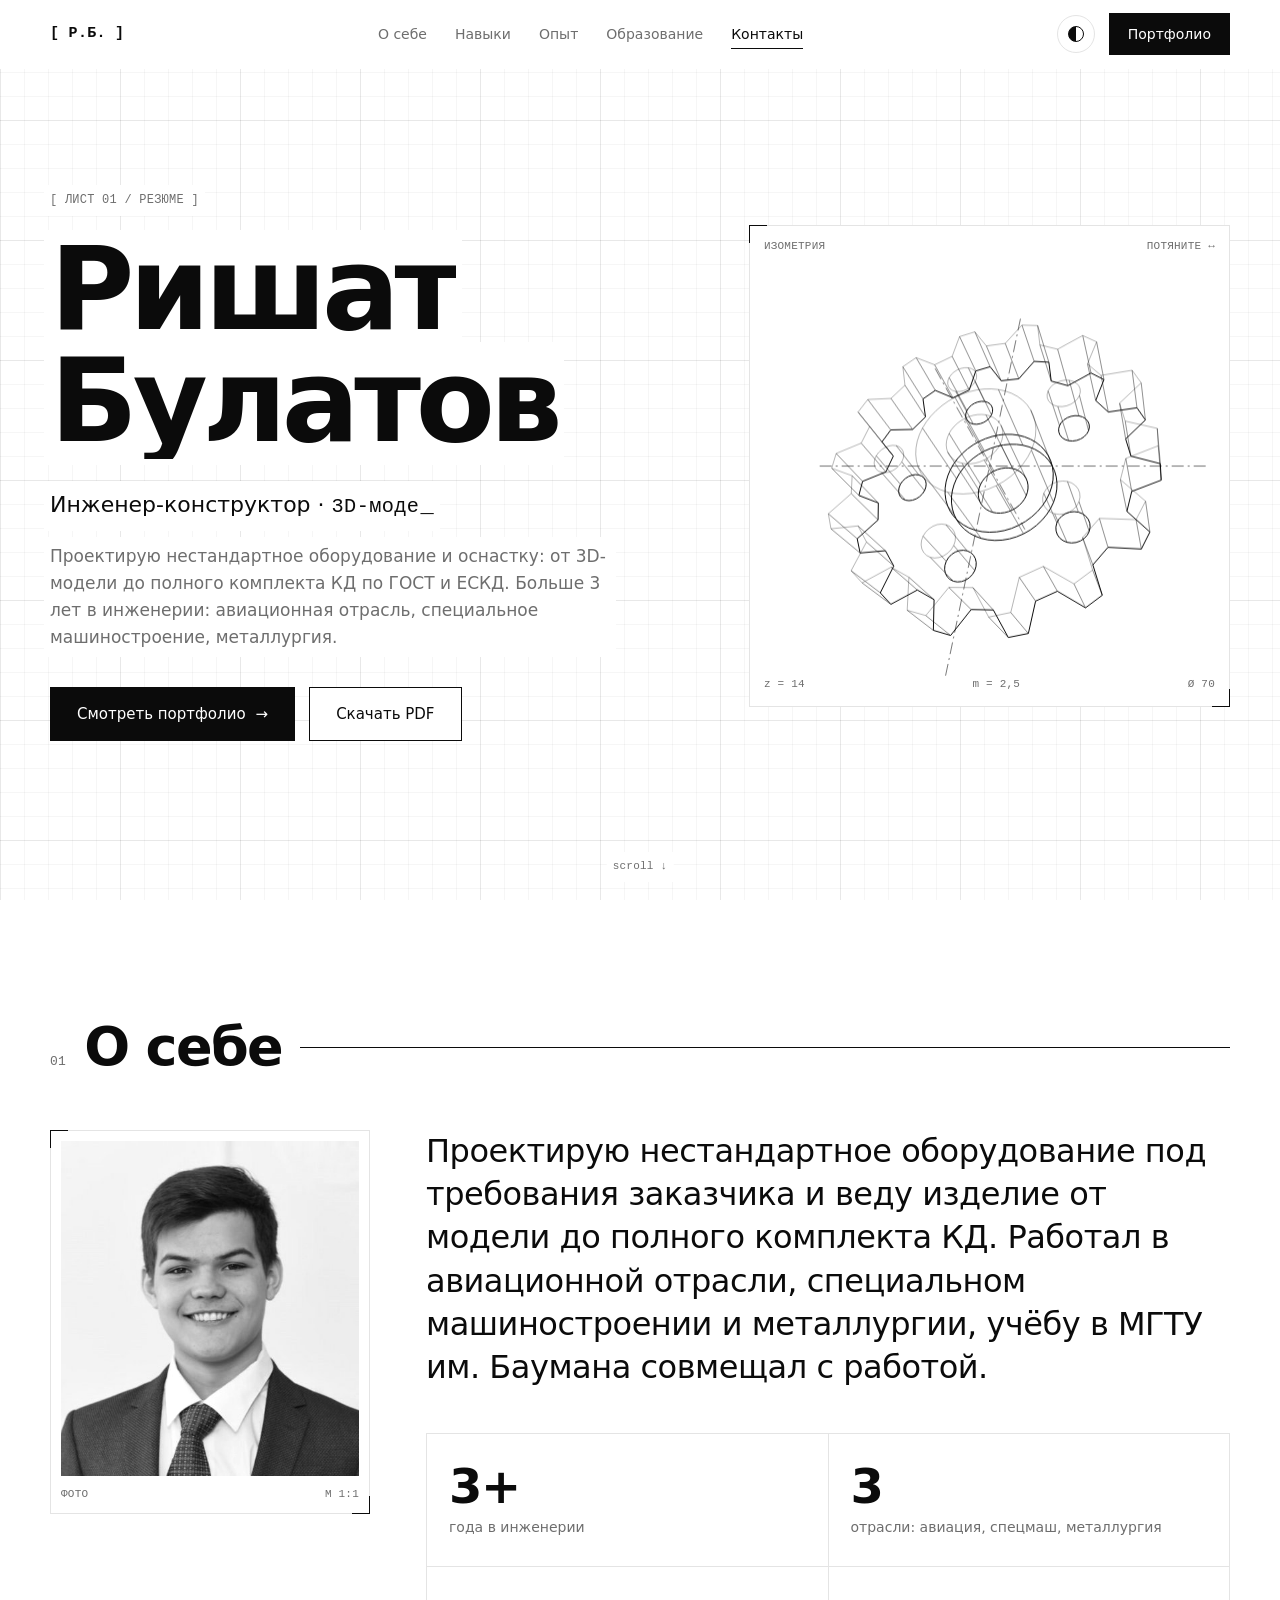
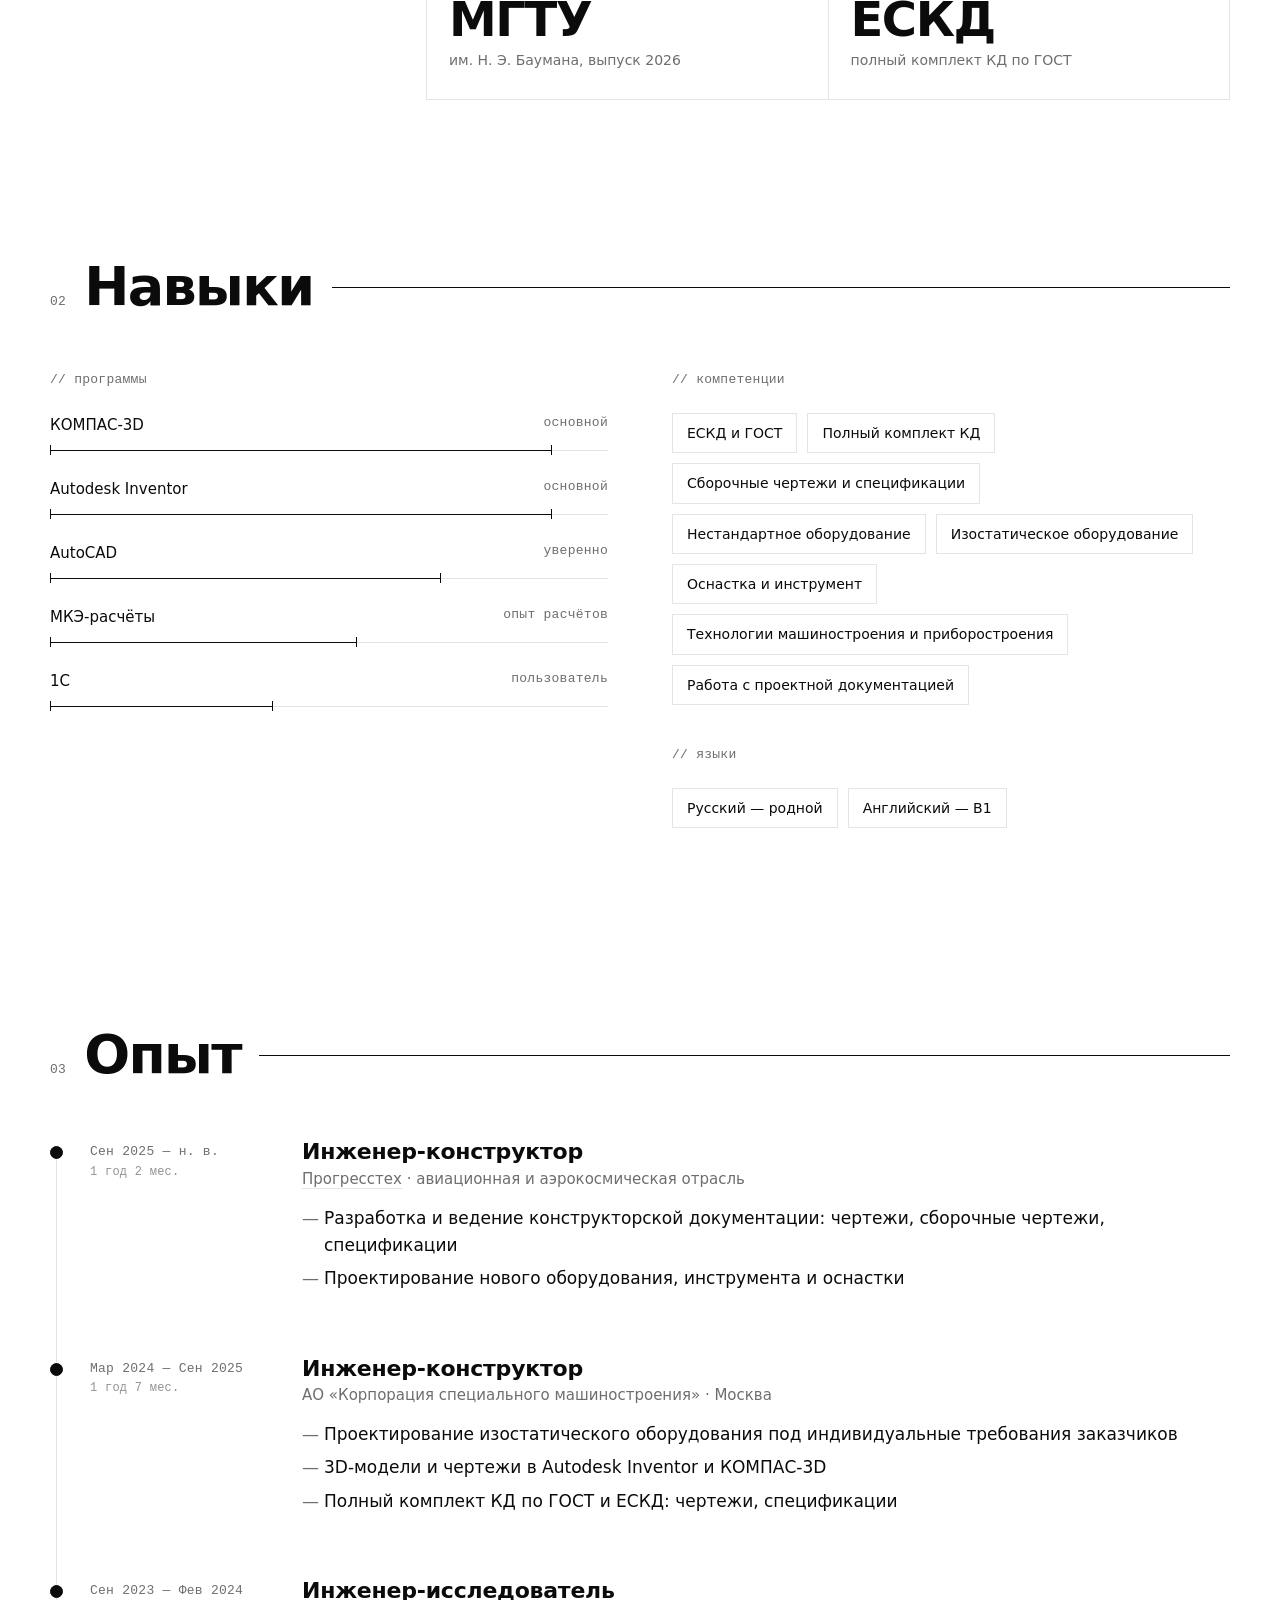
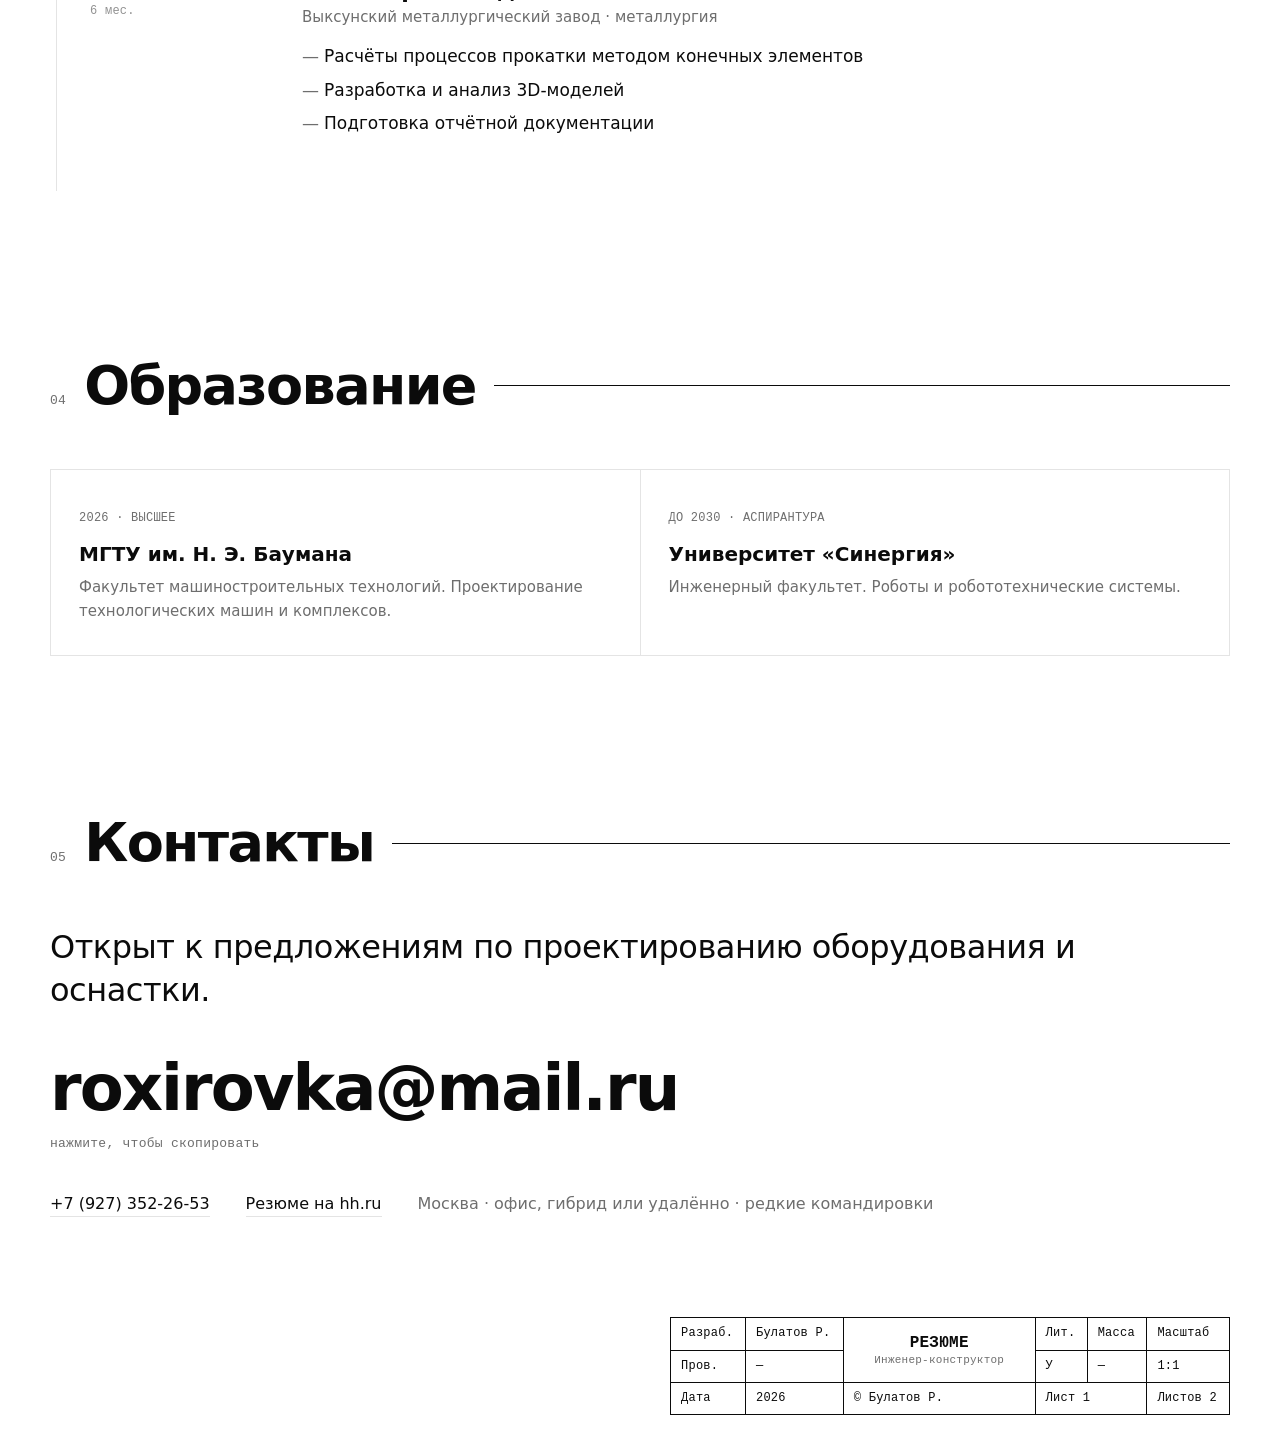
==== commit 3a33ff89: "Add files via upload" ====
--- a/index.html
+++ b/index.html
@@ -1,120 +1,115 @@
-<!DOCTYPE html>
-<html lang="en">
+<!doctype html>
+<html lang="ru">
 <head>
-    <meta charset="UTF-8">
-    <meta http-equiv="X-UA-Compatible" content="IE=edge">
-    <meta name="viewport" content="width=device-width, initial-scale=1.0">
-    <link rel="stylesheet" href="./resources/style.css">
-    <link rel="preconnect" href="https://fonts.googleapis.com">
-    <link rel="preconnect" href="https://fonts.gstatic.com" crossorigin>
-    <!-- <link href="https://fonts.googleapis.com/css2?family=Oswald:wght@200;400;500;700&display=swap" rel="stylesheet"> -->
-
-    <!-- <link href="https://fonts.googleapis.com/css2?family=Comfortaa:wght@300;400;500;700&display=swap" rel="stylesheet"> -->
-
-    <!-- <link href="https://fonts.googleapis.com/css2?family=IBM+Plex+Mono:wght@200;400;500;700&display=swap" rel="stylesheet"> -->
-
-    <link href="https://fonts.googleapis.com/css2?family=Vollkorn:wght@700&display=swap" rel="stylesheet">
-    <link href="https://fonts.googleapis.com/css2?family=Pridi:wght@300;400&display=swap" rel="stylesheet">
-
-    <script src="https://kit.fontawesome.com/b2528fcf94.js" crossorigin="anonymous"></script>
-
-    <title>Портфолио</title>
+<meta charset="utf-8">
+<meta name="viewport" content="width=device-width, initial-scale=1">
+<title>Ришат Булатов — инженер-конструктор</title>
+<meta name="description" content="Ришат Булатов, инженер-конструктор, Москва. Проектирование нестандартного оборудования и оснастки, 3D-моделирование в КОМПАС-3D и Inventor, полный комплект КД по ГОСТ и ЕСКД.">
+<meta name="theme-color" content="#ffffff">
+<link rel="icon" href="data:image/svg+xml,%3Csvg xmlns='http://www.w3.org/2000/svg' viewBox='0 0 32 32'%3E%3Crect width='32' height='32' fill='%23000'/%3E%3Ccircle cx='16' cy='16' r='8' fill='none' stroke='%23fff' stroke-width='2'/%3E%3Cpath d='M16 3v26M3 16h26' stroke='%23fff'/%3E%3C/svg%3E">
+<link rel="stylesheet" href="css/style.css">
+<script>(function(d){d.classList.add('js');try{var t=localStorage.getItem('theme');if(t)d.dataset.theme=t;if(sessionStorage.getItem('loaded'))d.classList.add('seen');if(sessionStorage.getItem('trans'))d.classList.add('from-trans','seen')}catch(e){}})(document.documentElement)</script>
 </head>
 <body>
-    <header>
-        <div class="header">
-            <a class="bold logo" href="#"><h3>RISHAT</h3></a>
-            <a href="#" class="button"><h3 class="light white">контакты</h3></a>    
-        </div>
-    </header>
+<a class="skip" href="#main">К содержанию</a>
+<div class="shutter" aria-hidden="true"></div>
+<div class="spot" aria-hidden="true"></div>
+<div class="cross" aria-hidden="true"><i class="cx"></i><i class="cy"></i><span class="coord mono"></span></div>
+<div class="progress" aria-hidden="true"></div>
 
-    <div class="first_one">
-        <img src="./resources/images/photo.png" alt="">
-        <h1>Привет, <br>
-            меня зовут Ришат <br>
-           я  <span>создаю сайты</span></h1>
+<div class="loader" aria-hidden="true">
+  <svg viewBox="0 0 200 124"><rect x="20" y="20" width="160" height="80" pathLength="1000"/><circle cx="62" cy="60" r="18" pathLength="1000"/><circle cx="138" cy="60" r="18" pathLength="1000"/><path class="axis" d="M8 60h184M62 6v108M138 6v108" pathLength="1000"/><path d="M20 118h160M20 113v10M180 113v10" pathLength="1000"/></svg>
+  <span class="mono">ЗАГРУЗКА ЧЕРТЕЖА… <b id="ldp">0</b>%</span>
+</div>
+
+<header class="nav"><div class="container nav-in">
+  <a href="#top" class="logo mono">[ Р.Б. ]</a>
+  <nav class="links" aria-label="Разделы">
+    <a href="#about">О себе</a><a href="#skills">Навыки</a><a href="#exp">Опыт</a><a href="#edu">Образование</a><a href="#contact">Контакты</a>
+  </nav>
+  <div class="nav-act">
+    <button class="theme-btn" id="theme" aria-label="Сменить тему (клавиша T)" title="Сменить тему (T)"><span></span></button>
+    <a href="portfolio.html" class="btn btn-sm magnetic" data-transition>Портфолио</a>
+  </div>
+</div></header>
+
+<main id="main">
+<section class="hero container" id="top">
+  <div class="hero-txt">
+    <p class="tag mono fade" style="--d:.1s">[ ЛИСТ 01 / РЕЗЮМЕ ]</p>
+    <h1 class="name" aria-label="Ришат Булатов"><span class="ln" data-split>Ришат</span><span class="ln" data-split>Булатов</span></h1>
+    <p class="role fade" style="--d:.5s">Инженер-конструктор · <span class="typed mono" id="typed" data-words='["3D-моделирование","КД по ГОСТ и ЕСКД","нестандартное оборудование","оснастка и инструмент"]'>3D-моделирование</span><span class="caret mono" aria-hidden="true">_</span></p>
+    <p class="lead fade" style="--d:.65s">Проектирую нестандартное оборудование и оснастку: от 3D-модели до полного комплекта КД по ГОСТ и ЕСКД. Больше 3 лет в инженерии: авиационная отрасль, специальное машиностроение, металлургия.</p>
+    <div class="hero-btns fade" style="--d:.8s">
+      <a href="portfolio.html" class="btn magnetic" data-transition>Смотреть портфолио <span class="arr" aria-hidden="true">→</span></a>
+      <button class="btn btn-ghost magnetic" id="print" type="button">Скачать PDF</button>
     </div>
+  </div>
+  <div class="hero-vis fade" style="--d:.4s">
+    <canvas id="gear" aria-hidden="true"></canvas>
+    <div class="vis-cap t mono"><span>ИЗОМЕТРИЯ</span><span>ПОТЯНИТЕ ↔</span></div>
+    <div class="vis-cap b mono"><span>z = 14</span><span>m = 2,5</span><span>Ø 70</span></div>
+  </div>
+  <a href="#about" class="scroll-hint mono" aria-label="Прокрутить вниз">scroll ↓</a>
+</section>
 
-    <hr class="line">
+<section id="about" class="sec container">
+  <div class="sec-head reveal"><span class="mono">01</span><h2>О себе</h2><i></i></div>
+  <div class="about-grid">
+    <figure class="photo reveal"><img src="img/photo.jpg" alt="Ришат Булатов" width="445" height="500" loading="lazy"><figcaption class="mono"><span>ФОТО</span><span>М 1:1</span></figcaption></figure>
+    <div class="about-txt">
+      <p class="big reveal">Проектирую нестандартное оборудование под требования заказчика и веду изделие от модели до полного комплекта КД. Работал в авиационной отрасли, специальном машиностроении и металлургии, учёбу в МГТУ им. Баумана совмещал с работой.</p>
+      <div class="stats" data-stagger>
+        <div class="stat reveal"><b data-count="3" data-suffix="+">3+</b><span>года в инженерии</span></div>
+        <div class="stat reveal"><b data-count="3">3</b><span>отрасли: авиация, спецмаш, металлургия</span></div>
+        <div class="stat reveal"><b>МГТУ</b><span>им. Н. Э. Баумана, выпуск 2026</span></div>
+        <div class="stat reveal"><b>ЕСКД</b><span>полный комплект КД по ГОСТ</span></div>
+      </div>
+    </div>
+  </div>
+</section>
 
-    <div class="second_one">
-        <div class="block">
-            <h2 class="bold">ОБО МНЕ</h2>
-            <!-- <h3 class="bold center">Меня зовут Ришат</h3> -->
-            <h3 class="light">Мне 20 лет, обучаюсь в МГТУ им. Н.Э. Баумана, по образованию инженер. Помимо профильного образования обучаюсь на Fullstack-Developer курсе платформы Codecademy. Имею опыт в создании лендингов для различных проектов: портфолио, сайт личного бренда и тд.</h3>
-    
-            <h2 class="center">РАЗБИРАЮСЬ</h2>
-            <h3 class="light">Знаю HTML, CSS, JS , умею работать с VC Code, figma, Git, Github.</h3>
+<section id="skills" class="sec container">
+  <div class="sec-head reveal"><span class="mono">02</span><h2>Навыки</h2><i></i></div>
+  <div class="skills-grid">
+    <div class="reveal" data-stagger><h3 class="h3 mono">// программы</h3><div class="skill"><div class="skill-top"><span>КОМПАС-3D</span><span class="mono">основной</span></div><div class="dim"><i style="--v:90%"></i></div></div><div class="skill"><div class="skill-top"><span>Autodesk Inventor</span><span class="mono">основной</span></div><div class="dim"><i style="--v:90%"></i></div></div><div class="skill"><div class="skill-top"><span>AutoCAD</span><span class="mono">уверенно</span></div><div class="dim"><i style="--v:70%"></i></div></div><div class="skill"><div class="skill-top"><span>МКЭ-расчёты</span><span class="mono">опыт расчётов</span></div><div class="dim"><i style="--v:55%"></i></div></div><div class="skill"><div class="skill-top"><span>1С</span><span class="mono">пользователь</span></div><div class="dim"><i style="--v:40%"></i></div></div></div>
+    <div class="reveal">
+      <h3 class="h3 mono">// компетенции</h3><ul class="chips"><li>ЕСКД и ГОСТ</li><li>Полный комплект КД</li><li>Сборочные чертежи и спецификации</li><li>Нестандартное оборудование</li><li>Изостатическое оборудование</li><li>Оснастка и инструмент</li><li>Технологии машиностроения и приборостроения</li><li>Работа с проектной документацией</li></ul>
+      <h3 class="h3 mono">// языки</h3><ul class="chips"><li>Русский — родной</li><li>Английский — B1</li></ul>
+    </div>
+  </div>
+</section>
 
-            <div class="icons_block">
-                <img src="./resources/images/icons/css-3.png" alt="">
-                <img src="./resources/images/icons/js.png" alt="">
-                <img src="./resources/images/icons/git.png" alt="">
-                <img src="./resources/images/icons/github.png" alt="">
-                <img src="./resources/images/icons/figma.png" alt="">
+<section id="exp" class="sec container">
+  <div class="sec-head reveal"><span class="mono">03</span><h2>Опыт</h2><i></i></div>
+  <div class="tl"><span class="tl-fill" aria-hidden="true"></span><article class="job reveal"><div class="job-date mono">Сен 2025 — н. в.<small>1 год 2 мес.</small></div><div><h3>Инженер-конструктор</h3><p class="co"><a href="https://www.progresstech.ru" target="_blank" rel="noopener">Прогресстех</a> · авиационная и аэрокосмическая отрасль</p><ul><li>Разработка и ведение конструкторской документации: чертежи, сборочные чертежи, спецификации</li><li>Проектирование нового оборудования, инструмента и оснастки</li></ul></div></article><article class="job reveal"><div class="job-date mono">Мар 2024 — Сен 2025<small>1 год 7 мес.</small></div><div><h3>Инженер-конструктор</h3><p class="co">АО «Корпорация специального машиностроения» · Москва</p><ul><li>Проектирование изостатического оборудования под индивидуальные требования заказчиков</li><li>3D-модели и чертежи в Autodesk Inventor и КОМПАС-3D</li><li>Полный комплект КД по ГОСТ и ЕСКД: чертежи, спецификации</li></ul></div></article><article class="job reveal"><div class="job-date mono">Сен 2023 — Фев 2024<small>6 мес.</small></div><div><h3>Инженер-исследователь</h3><p class="co">Выксунский металлургический завод · металлургия</p><ul><li>Расчёты процессов прокатки методом конечных элементов</li><li>Разработка и анализ 3D-моделей</li><li>Подготовка отчётной документации</li></ul></div></article></div>
+</section>
 
-            </div>
-        </div>
-    </div>
+<section id="edu" class="sec container">
+  <div class="sec-head reveal"><span class="mono">04</span><h2>Образование</h2><i></i></div>
+  <div class="edu-grid" data-stagger>
+    <div class="card reveal"><span class="mono">2026 · ВЫСШЕЕ</span><h3>МГТУ им. Н. Э. Баумана</h3><p>Факультет машиностроительных технологий. Проектирование технологических машин и комплексов.</p></div>
+    <div class="card reveal"><span class="mono">ДО 2030 · АСПИРАНТУРА</span><h3>Университет «Синергия»</h3><p>Инженерный факультет. Роботы и робототехнические системы.</p></div>
+  </div>
+</section>
 
-    <hr class="line">
-
-
-
-    <div class="third_one">
-        <div class="gallery" id="gallery">
-            <img id="image" class="peka" src="./resources/images/site3.png" alt="">
-            <img id="image" class="mobile" src="./resources/images/site33.png" alt="">
-            <div class="right">
-                <h2 id="h2_text">3D МОДЕЛИРОВАНИЕ</h3>
-                <h3 id="h4_text" class="light">Это сайт-портфолио, мой первый коммерческий сайт. Я делал его пару недель, учитывая постоянные правки как по просьбе заказчика, так и по моим, возникшим по ходу дела, идеям. Кому нужно резюме в виде pdf файла, когда есть веб сайт?</h3>
-                <h3><a href="http://lev3d.ru" class="light">Перейти на сайт</a></h3>
-            </div>
-        </div>
-
-        <hr class="line">
-
-        <div class="gallery" id="gallery">
-            <img id="image" class="peka" src="./resources/images/site2.png" alt="">
-            <img id="image" class="mobile" src="./resources/images/site22.png" alt="">
-            <div class="right">
-                <h2 id="h2_text">ПСИХОЛОГИЯ</h2>
-                <h3 id="h4_text" class="light">Сайт - визитка. Делал его долго, но только потому что дедлайна как такового не было и постоянно возникали новые идеи где, как и что расположить, чтобы было красиво.</h3>
-                <h3><a href="https://phychology-forme10.github.io/" class="light">Перейти на сайт</a></h3>
-            </div>
-        </div>
-    </div>
-
-    <div class="forth_one">
-        <div class="contacts">
-            <!-- <h2>КОНТАКТЫ</h2> -->
-            <div class="list_of_contacts">
-                <div class="list">
-                    <a href="" class="email light"><img src="./resources/images/mail.png" alt=""><h3 class="light">roxirovka@mail.ru</h3></a>
-                    <div class="icons">
-                        <a href="https://vk.com/jieba3108" class="icon"><i class="fa-brands fa-vk"></i><h3 class="white light nuna">группа ВК</h3></a>
-                        <a href="https://vk.com/jieba3108" class="icon center"><i class="fa-brands fa-telegram"></i><h3 class="white light nuna">Телеграм</h3></a>
-                        <a href="https://vk.com/jieba3108" class="icon"><i class="fa-brands fa-whatsapp"></i><h3 class="white light nuna">WhatsApp</h3></a>
-                    </div>
-                </div>
-                
-                <h3 class="light white">made by <a href="#" class="white">Rishat</a></h3>
-            </div>
-        </div>
-    </div>
-    
-    
-
+<section id="contact" class="sec container contact">
+  <div class="sec-head reveal"><span class="mono">05</span><h2>Контакты</h2><i></i></div>
+  <p class="big reveal">Открыт к предложениям по проектированию оборудования и оснастки.</p>
+  <button class="email reveal" type="button" data-copy="roxirovka@mail.ru"><span>roxirovka@mail.ru</span><small class="mono">нажмите, чтобы скопировать</small></button>
+  <div class="contact-links reveal">
+    <a href="tel:+79273522653">+7 (927) 352-26-53</a>
+    <a href="https://hh.ru/" target="_blank" rel="noopener">Резюме на hh.ru</a>
+    <span>Москва · офис, гибрид или удалённо · редкие командировки</span>
+  </div>
+</section>
+</main>
+<footer class="container"><div class="stamp-wrap"><table class="stamp mono" aria-label="Основная надпись">
+<tr><td>Разраб.</td><td>Булатов Р.</td><td rowspan="2" class="st">РЕЗЮМЕ<small>Инженер-конструктор</small></td><td>Лит.</td><td>Масса</td><td>Масштаб</td></tr>
+<tr><td>Пров.</td><td>—</td><td>У</td><td>—</td><td>1:1</td></tr>
+<tr><td>Дата</td><td data-year>2026</td><td>© Булатов Р.</td><td colspan="2">Лист 1</td><td>Листов 2</td></tr>
+</table></div></footer>
+<div class="toast mono" role="status" aria-live="polite"></div>
+<script src="js/main.js"></script>
 </body>
-<script src="https://cdn.jsdelivr.net/npm/vue/dist/vue.js"></script>
-<script src="https://cdn.jsdelivr.net/npm/vue@2"></script>
-
-<script type="text/javascript">
-    window.addEventListener('scroll', function(){
-        var header = document.querySelector('.header');
-        header.classList.toggle('sticky', window.scrollY > 0);
-    });
-</script>
-
-<script src="./resources/app.js"></script>
-</html>+</html>
--- a/css/style.css
+++ b/css/style.css
@@ -0,0 +1,285 @@
+
+:root{--bg:#fff;--fg:#0b0b0b;--mute:#6e6e6e;--line:#e4e4e4;--grid:rgba(0,0,0,.036);--grid2:rgba(0,0,0,.06);--ease:cubic-bezier(.7,0,.2,1);--max:1180px}
+[data-theme=dark]{--bg:#0a0a0a;--fg:#f2f2f2;--mute:#8d8d8d;--line:#232323;--grid:rgba(255,255,255,.032);--grid2:rgba(255,255,255,.056)}
+*,*::before,*::after{box-sizing:border-box;margin:0;padding:0}
+html{scroll-behavior:smooth;-webkit-text-size-adjust:100%}
+body{font-family:Inter,system-ui,-apple-system,"Segoe UI",Roboto,Arial,sans-serif;background:var(--bg);color:var(--fg);line-height:1.6;font-size:17px;-webkit-font-smoothing:antialiased;transition:background-color .5s,color .5s;overflow-x:hidden}
+::selection{background:var(--fg);color:var(--bg)}
+a{color:inherit;text-decoration:none}
+button{font:inherit;color:inherit;background:none;border:0;cursor:pointer}
+.mono{font-family:ui-monospace,SFMono-Regular,"JetBrains Mono",Consolas,"Liberation Mono",monospace;letter-spacing:.02em}
+.container{width:min(var(--max),100% - 48px);margin-inline:auto}
+:focus-visible{outline:1.5px dashed var(--fg);outline-offset:4px}
+.skip{position:absolute;left:-999px;top:8px}.skip:focus{left:16px;z-index:200;background:var(--fg);color:var(--bg);padding:8px 12px}
+
+/* Сетка-миллиметровка + подсветка у курсора */
+body::before,.spot{content:"";position:fixed;inset:0;pointer-events:none;z-index:-1;background-image:linear-gradient(var(--grid) 1px,transparent 1px),linear-gradient(90deg,var(--grid) 1px,transparent 1px),linear-gradient(var(--grid2) 1px,transparent 1px),linear-gradient(90deg,var(--grid2) 1px,transparent 1px);background-size:24px 24px,24px 24px,120px 120px,120px 120px}
+.spot{--mx:50%;--my:50%;--grid:rgba(0,0,0,.104);--grid2:rgba(0,0,0,.176);-webkit-mask-image:radial-gradient(circle 240px at var(--mx) var(--my),#000,transparent 70%);mask-image:radial-gradient(circle 240px at var(--mx) var(--my),#000,transparent 70%);opacity:0;transition:opacity .4s}
+[data-theme=dark] .spot{--grid:rgba(255,255,255,.088);--grid2:rgba(255,255,255,.16)}
+.spot.on{opacity:1}
+
+/* Курсор-перекрестие с координатами */
+.cross{position:fixed;inset:0;pointer-events:none;z-index:90;opacity:0;transition:opacity .3s}
+.cross.on{opacity:1}
+.cx,.cy{position:absolute;top:0;left:0;background:var(--fg);opacity:.12}
+.cx{width:100%;height:1px}.cy{height:100%;width:1px}
+.coord{position:absolute;left:0;top:0;font-size:11px;color:var(--mute);white-space:pre}
+@media (pointer:coarse){.cross,.spot{display:none}}
+
+.progress{position:fixed;top:0;left:0;height:2px;width:100%;background:var(--fg);transform-origin:0 50%;transform:scaleX(0);z-index:120}
+
+/* Переход между страницами */
+.shutter{position:fixed;inset:0;background:var(--fg);z-index:150;transform:scaleY(0);transform-origin:50% 100%;pointer-events:none}
+.from-trans .shutter{transform:scaleY(1)}
+.shutter.enter{animation:shIn .55s var(--ease) forwards}
+.shutter.leave{transform:scaleY(1);transform-origin:50% 0;animation:shOut .75s var(--ease) .05s forwards}
+@keyframes shIn{to{transform:scaleY(1)}}
+@keyframes shOut{to{transform:scaleY(0)}}
+
+/* Прелоадер */
+.loader{display:none}
+.js .loader{display:grid;position:fixed;inset:0;z-index:160;background:var(--bg);place-items:center;align-content:center;gap:18px;transition:opacity .6s,visibility .6s}
+.js.seen .loader{display:none}
+.loader svg{width:min(260px,60vw);overflow:visible}
+.loader svg *{fill:none;stroke:var(--fg);stroke-width:1.2;stroke-dasharray:1000;stroke-dashoffset:1000;animation:draw 1.3s var(--ease) forwards}
+.loader svg circle{animation-delay:.3s}
+.loader svg .axis{stroke-width:.6;animation-delay:.55s}
+.loader span{font-size:12px;color:var(--mute)}
+.loader.done{opacity:0;visibility:hidden}
+@keyframes draw{to{stroke-dashoffset:0}}
+
+/* Навигация */
+.nav{position:fixed;top:0;left:0;right:0;z-index:100;transition:background .4s,border-color .4s;border-bottom:1px solid transparent}
+.nav.solid{background:color-mix(in srgb,var(--bg) 82%,transparent);backdrop-filter:blur(10px);-webkit-backdrop-filter:blur(10px);border-color:var(--line)}
+.nav-in{display:flex;align-items:center;justify-content:space-between;height:68px;gap:24px}
+.logo{font-weight:600;font-size:15px}
+.links{display:flex;gap:28px;font-size:14px}
+.links a,.back{position:relative;color:var(--mute);transition:color .3s;font-size:14px}
+.links a::after,.back::after{content:"";position:absolute;left:0;bottom:-4px;height:1px;width:100%;background:var(--fg);transform:scaleX(0);transform-origin:right;transition:transform .4s var(--ease)}
+.links a:hover,.links a.active,.back:hover{color:var(--fg)}
+.links a:hover::after,.links a.active::after,.back:hover::after{transform:scaleX(1);transform-origin:left}
+.nav-act{display:flex;align-items:center;gap:14px}
+.theme-btn{width:38px;height:38px;border:1px solid var(--line);border-radius:50%;display:grid;place-items:center;transition:border-color .3s,transform .6s var(--ease)}
+.theme-btn:hover{border-color:var(--fg);transform:rotate(180deg)}
+.theme-btn span{width:16px;height:16px;border-radius:50%;border:1.5px solid var(--fg);background:linear-gradient(90deg,var(--fg) 50%,transparent 50%)}
+@media (max-width:860px){.links{display:none}}
+
+/* Кнопки */
+.btn{position:relative;display:inline-flex;align-items:center;gap:10px;padding:14px 26px;border:1px solid var(--fg);font-size:15px;font-weight:500;overflow:hidden;isolation:isolate;background:var(--fg);color:var(--bg);transition:color .45s var(--ease),transform .3s ease-out}
+.btn::before{content:"";position:absolute;inset:0;background:var(--bg);transform:translateY(101%);transition:transform .45s var(--ease);z-index:-1}
+.btn:hover{color:var(--fg)}
+.btn:hover::before{transform:none}
+.btn-ghost{background:transparent;color:var(--fg)}
+.btn-ghost::before{background:var(--fg)}
+.btn-ghost:hover{color:var(--bg)}
+.btn-sm{padding:9px 18px;font-size:14px}
+.arr{display:inline-block;transition:transform .4s var(--ease)}
+.btn:hover .arr{transform:translateX(5px)}
+
+/* Первый экран */
+.hero{min-height:100vh;min-height:100svh;display:grid;grid-template-columns:1.15fr .85fr;align-items:center;gap:48px;padding-top:96px;padding-bottom:64px;position:relative}
+.tag{font-size:12px;color:var(--mute);margin-bottom:26px}
+.name{font-size:clamp(56px,9vw,128px);line-height:.92;font-weight:700;letter-spacing:-.045em;margin-bottom:28px}
+.name .ln{display:block;overflow:hidden;padding-bottom:.05em}
+.name .ch{display:inline-block;transform:translateY(110%);animation:up .9s var(--ease) forwards paused;animation-delay:calc(var(--i) * 35ms + 100ms)}
+.ready .name .ch{animation-play-state:running}
+@keyframes up{to{transform:none}}
+.js .fade{opacity:0;transform:translateY(14px);transition:opacity .8s var(--ease),transform .8s var(--ease);transition-delay:var(--d,0s)}
+.ready .fade{opacity:1;transform:none}
+.role{font-size:clamp(18px,2vw,22px);margin-bottom:18px}
+.typed{font-size:.92em}
+.caret{animation:blink 1s steps(1) infinite;margin-left:1px}
+@keyframes blink{50%{opacity:0}}
+.lead{color:var(--mute);max-width:560px;margin-bottom:36px}
+.hero-btns{display:flex;flex-wrap:wrap;gap:14px}
+.hero-vis{position:relative;aspect-ratio:1;border:1px solid var(--line)}
+.hero-vis::before,.hero-vis::after{content:"";position:absolute;width:18px;height:18px;border:solid var(--fg);pointer-events:none}
+.hero-vis::before{top:-1px;left:-1px;border-width:1.5px 0 0 1.5px}
+.hero-vis::after{bottom:-1px;right:-1px;border-width:0 1.5px 1.5px 0}
+#gear{width:100%;height:100%;display:block;cursor:grab;touch-action:pan-y}
+.vis-cap{position:absolute;left:14px;right:14px;display:flex;justify-content:space-between;font-size:11px;color:var(--mute);pointer-events:none}
+.vis-cap.b{bottom:12px}.vis-cap.t{top:12px}
+.scroll-hint{position:absolute;left:50%;bottom:24px;transform:translateX(-50%);font-size:11px;color:var(--mute);animation:bob 2s ease-in-out infinite}
+@keyframes bob{50%{transform:translate(-50%,6px)}}
+@media (max-width:900px){.hero{grid-template-columns:1fr;padding-top:110px}.hero-vis{max-width:420px;width:100%;justify-self:center}.scroll-hint{display:none}}
+
+/* Секции */
+.sec{padding:120px 0 40px}
+.sec-head{display:flex;align-items:baseline;gap:18px;margin-bottom:56px}
+.sec-head span{font-size:13px;color:var(--mute)}
+.sec-head h2{font-size:clamp(32px,4.5vw,54px);letter-spacing:-.03em;line-height:1;font-weight:700;white-space:nowrap}
+.sec-head i{flex:1;height:1px;background:var(--fg);align-self:center;transform-origin:left;transition:transform 1.2s var(--ease) .2s}
+.js .sec-head i{transform:scaleX(0)}
+.js .sec-head.in i{transform:none}
+.js .reveal{opacity:0;transform:translateY(28px);transition:opacity .9s var(--ease),transform .9s var(--ease);transition-delay:var(--d,0s)}
+.js .reveal.in{opacity:1;transform:none}
+
+.about-grid{display:grid;grid-template-columns:1.2fr 1fr;gap:64px;align-items:start}
+.big{font-size:clamp(22px,2.6vw,32px);line-height:1.35;letter-spacing:-.015em;font-weight:500}
+.stats{display:grid;grid-template-columns:1fr 1fr;border-top:1px solid var(--line);border-left:1px solid var(--line)}
+.stat{padding:26px 22px;border-right:1px solid var(--line);border-bottom:1px solid var(--line);transition:background .4s,color .4s}
+.stat:hover{background:var(--fg);color:var(--bg)}
+.stat b{display:block;font-size:clamp(34px,4vw,48px);font-weight:700;letter-spacing:-.03em;line-height:1.1;font-variant-numeric:tabular-nums}
+.stat span{font-size:14px;color:var(--mute)}
+.stat:hover span{color:inherit;opacity:.7}
+@media(max-width:860px){.about-grid{grid-template-columns:1fr;gap:40px}}
+
+/* Навыки: шкалы в виде размерных линий */
+.skills-grid{display:grid;grid-template-columns:1fr 1fr;gap:64px}
+.h3{font-size:13px;color:var(--mute);font-weight:400;margin-bottom:22px}
+.skill{margin-bottom:22px}
+.skill-top{display:flex;justify-content:space-between;font-size:15px;margin-bottom:8px}
+.skill-top .mono{color:var(--mute);font-size:13px}
+.dim{position:relative;height:10px}
+.dim::before{content:"";position:absolute;left:0;right:0;top:50%;height:1px;background:var(--line)}
+.dim::after{content:"";position:absolute;left:0;top:0;bottom:0;width:1px;background:var(--fg)}
+.dim i{position:absolute;left:0;top:0;bottom:0;width:var(--v);transition:width 1.4s var(--ease) var(--d,0s)}
+.js .dim i{width:0}
+.js .in .dim i{width:var(--v)}
+.dim i::before{content:"";position:absolute;left:0;right:0;top:50%;height:1px;background:var(--fg)}
+.dim i::after{content:"";position:absolute;right:0;top:0;bottom:0;width:1px;background:var(--fg)}
+.chips{display:flex;flex-wrap:wrap;gap:10px;list-style:none;margin-bottom:40px}
+.chips li{border:1px solid var(--line);padding:8px 14px;font-size:14px;transition:border-color .3s,background .3s,color .3s}
+.chips li:hover{border-color:var(--fg);background:var(--fg);color:var(--bg)}
+@media(max-width:860px){.skills-grid{grid-template-columns:1fr;gap:24px}}
+
+/* Опыт */
+.tl{position:relative;padding-left:40px}
+.tl::before{content:"";position:absolute;left:6px;top:8px;bottom:8px;width:1px;background:var(--line)}
+.tl-fill{position:absolute;left:6px;top:8px;width:1px;background:var(--fg);height:0}
+.job{position:relative;padding-bottom:56px;display:grid;grid-template-columns:180px 1fr;gap:32px}
+.job::before{content:"";position:absolute;left:-40px;top:8px;width:13px;height:13px;border:1px solid var(--fg);background:var(--bg);border-radius:50%;transition:background .4s .3s}
+.job.in::before{background:var(--fg)}
+.job-date{font-size:13px;color:var(--mute);padding-top:4px}
+.job h3{font-size:22px;letter-spacing:-.01em;line-height:1.3}
+.job .co{color:var(--mute);margin-bottom:14px;font-size:15px}
+.job ul{list-style:none}
+.job li{position:relative;padding-left:22px;margin-bottom:6px}
+.job li::before{content:"—";position:absolute;left:0;color:var(--mute)}
+@media(max-width:700px){.job{grid-template-columns:1fr;gap:6px}}
+
+/* Образование */
+.edu-grid{display:grid;grid-template-columns:repeat(auto-fit,minmax(280px,1fr));border-top:1px solid var(--line);border-left:1px solid var(--line)}
+.card{padding:32px 28px;border-right:1px solid var(--line);border-bottom:1px solid var(--line);position:relative;overflow:hidden;isolation:isolate;transition:color .45s}
+.card::before{content:"";position:absolute;inset:0;background:var(--fg);transform:scaleY(0);transform-origin:bottom;transition:transform .5s var(--ease);z-index:-1}
+.card:hover{color:var(--bg)}.card:hover::before{transform:none}
+.card .mono{font-size:12px;color:var(--mute);transition:color .45s}
+.card h3{font-size:20px;margin:12px 0 8px;line-height:1.3}
+.card p{color:var(--mute);font-size:15px;transition:color .45s}
+.card:hover .mono,.card:hover p{color:inherit;opacity:.75}
+
+/* Контакты */
+.contact{padding-bottom:100px}
+.email{display:block;text-align:left;margin:40px 0 36px;max-width:100%}
+.email span{display:inline-block;font-size:clamp(24px,5.4vw,64px);font-weight:600;letter-spacing:-.03em;line-height:1.15;background:linear-gradient(var(--fg),var(--fg)) 0 100%/0 2px no-repeat;transition:background-size .6s var(--ease);overflow-wrap:anywhere}
+.email:hover span{background-size:100% 2px}
+.email small{display:block;color:var(--mute);font-size:13px;margin-top:8px}
+.contact-links{display:flex;flex-wrap:wrap;gap:12px 36px;font-size:16px}
+.contact-links a{border-bottom:1px solid var(--line);transition:border-color .3s}
+.contact-links a:hover{border-color:var(--fg)}
+.contact-links span{color:var(--mute)}
+
+/* Основная надпись (штамп) */
+footer{padding-bottom:40px}
+.stamp-wrap{overflow-x:auto;display:flex;justify-content:flex-end}
+.stamp{border-collapse:collapse;font-size:12px;min-width:560px}
+.stamp td{border:1px solid var(--fg);padding:6px 10px;white-space:nowrap}
+.stamp .st{text-align:center;font-size:16px;font-weight:600;padding:6px 28px;line-height:1.3}
+.stamp .st small{display:block;font-weight:400;font-size:11px;color:var(--mute)}
+
+.toast{position:fixed;left:50%;bottom:28px;transform:translate(-50%,20px);background:var(--fg);color:var(--bg);padding:12px 20px;font-size:14px;opacity:0;pointer-events:none;transition:.4s var(--ease);z-index:130}
+.toast.show{opacity:1;transform:translate(-50%,0)}
+
+/* ===== Портфолио ===== */
+.p-hero{padding:150px 0 50px}
+.p-hero .lead{margin:0}
+.filters{display:flex;flex-wrap:wrap;gap:10px;margin-bottom:40px}
+.chip{border:1px solid var(--line);padding:8px 16px;font-size:14px;transition:background .3s,color .3s,border-color .3s}
+.chip:hover{border-color:var(--fg)}
+.chip[aria-pressed=true]{background:var(--fg);color:var(--bg);border-color:var(--fg)}
+.chip sup{font-size:10px;margin-left:4px;opacity:.6}
+.grid{display:grid;grid-template-columns:repeat(auto-fill,minmax(min(320px,100%),1fr));gap:24px;padding-bottom:100px}
+.proj{position:relative;border:1px solid var(--line);display:flex;flex-direction:column;background:var(--bg);transition:border-color .3s,opacity .9s var(--ease),transform .9s var(--ease)}
+.proj:hover,.proj:focus-within{border-color:var(--fg)}
+.proj.hide{display:none}
+.proj.pop{animation:pop .6s var(--ease)}
+@keyframes pop{from{opacity:0;transform:translateY(16px)}}
+.proj-img{aspect-ratio:4/3;border-bottom:1px solid var(--line);position:relative;overflow:hidden;display:grid;place-items:center}
+.proj-img img{width:100%;height:100%;object-fit:cover;filter:grayscale(1);transition:filter .6s,transform .8s var(--ease)}
+.proj:hover .proj-img img{filter:none;transform:scale(1.04)}
+.proj-img svg,.modal-img svg{width:72%;height:72%;overflow:visible}
+svg.dw *{fill:none;stroke:var(--fg);stroke-width:1.1}
+svg.dw .ax{stroke-dasharray:10 3 2 3;opacity:.5;stroke-width:.7}
+svg.dw .dm{stroke-width:.7;opacity:.7}
+svg.dw text{fill:var(--mute);stroke:none;font:8px ui-monospace,Consolas,monospace}
+svg.dw .dr{stroke-dasharray:1000;stroke-dashoffset:0}
+.proj:hover svg.dw .dr{animation:redraw 1.6s var(--ease)}
+@keyframes redraw{from{stroke-dashoffset:1000}}
+.badge{position:absolute;top:12px;left:12px;font-size:11px;border:1px solid var(--fg);padding:3px 8px;background:var(--bg)}
+.proj-body{padding:20px 22px 22px;display:flex;flex-direction:column;gap:8px;flex:1}
+.proj-meta{display:flex;justify-content:space-between;font-size:12px;color:var(--mute)}
+.proj h3{font-size:19px;line-height:1.3}
+.proj-open{text-align:left}
+.proj-open::after{content:"";position:absolute;inset:0}
+.proj p{font-size:14px;color:var(--mute)}
+.tags{display:flex;flex-wrap:wrap;gap:6px;margin-top:auto;padding-top:10px}
+.tags span{font-size:11px;border:1px solid var(--line);padding:2px 8px}
+.proj.cta{border-style:dashed;justify-content:center;align-items:center;min-height:320px;text-align:center;padding:30px;gap:14px}
+.proj.cta .plus{font-size:44px;line-height:1;font-weight:200}
+
+.modal{position:fixed;inset:0;z-index:140;display:grid;place-items:center;padding:24px;visibility:hidden;opacity:0;transition:opacity .4s,visibility .4s}
+.modal.open{visibility:visible;opacity:1}
+.modal-bg{position:absolute;inset:0;background:color-mix(in srgb,var(--bg) 70%,transparent);backdrop-filter:blur(6px);-webkit-backdrop-filter:blur(6px)}
+.modal-box{position:relative;background:var(--bg);border:1px solid var(--fg);width:min(860px,100%);max-height:90vh;overflow:auto;transform:translateY(30px);transition:transform .5s var(--ease)}
+.modal.open .modal-box{transform:none}
+.modal-close{position:absolute;top:12px;right:12px;width:40px;height:40px;border:1px solid var(--line);font-size:20px;z-index:2;background:var(--bg)}
+.modal-close:hover{border-color:var(--fg)}
+.modal-img{aspect-ratio:16/9;border-bottom:1px solid var(--line);display:grid;place-items:center;overflow:hidden}
+.modal-img img{width:100%;height:100%;object-fit:cover}
+.modal-body{padding:28px}
+.modal-body h2{font-size:28px;letter-spacing:-.02em;margin:6px 0 12px;line-height:1.2}
+.modal-body dl{display:grid;grid-template-columns:max-content 1fr;gap:6px 20px;margin-top:20px;font-size:14px}
+.modal-body dt{color:var(--mute)}
+
+@media (prefers-reduced-motion:reduce){*,*::before,*::after{animation-duration:.01ms!important;animation-iteration-count:1!important;transition-duration:.01ms!important;scroll-behavior:auto!important}}
+
+/* Печать / сохранение в PDF */
+@media print{
+ :root,[data-theme=dark]{--bg:#fff;--fg:#000;--mute:#444;--line:#bbb}
+ .nav,.cross,.spot,.progress,.shutter,.loader,.hero-vis,.scroll-hint,.hero-btns,.toast,.caret,body::before{display:none!important}
+ body{font-size:12px}
+ .js .reveal,.js .fade{opacity:1!important;transform:none!important}
+ .dim i{width:var(--v)!important;transition:none!important}
+ .name .ch{transform:none!important;animation:none!important}
+ .hero{min-height:0;display:block;padding:0}
+ .name{font-size:44px;margin-bottom:10px}
+ .sec{padding:22px 0 0}
+ .sec-head{margin-bottom:14px}.sec-head i{transform:none!important}
+ .job{padding-bottom:14px;break-inside:avoid}
+ .container{width:100%}
+ .email{margin:10px 0}.email small{display:none}
+ .big{font-size:16px}
+}
+
+/* ===== Непрозрачные подложки под текстом и элементами (сетка не мешает читать) ===== */
+.nav,.nav.solid{background:var(--bg);backdrop-filter:none;-webkit-backdrop-filter:none}
+.tag,.name .ln,.role,.lead,.big,.h3,.sec-head span,.sec-head h2,.skill,.job-date,.job>div,.email,
+.contact-links a,.contact-links span,.vis-cap span,.scroll-hint,.back,.logo,.links a,.photo figcaption span{
+  background-color:var(--bg);box-shadow:0 0 0 6px var(--bg)}
+.tag,.name .ln,.role,.h3,.email{width:fit-content;max-width:100%}
+.hero-vis,.stat,.card,.chip,.chips li,.btn-ghost,.theme-btn,.stamp,.filters .chip{background-color:var(--bg)}
+.job-date small{display:block;font-size:12px;opacity:.75}
+.co a{border-bottom:1px solid var(--line);transition:border-color .3s}.co a:hover{border-color:var(--fg)}
+
+/* ===== Фото ===== */
+.about-grid{grid-template-columns:minmax(220px,320px) 1fr;gap:56px}
+.about-txt .stats{margin-top:44px}
+.photo{position:relative;border:1px solid var(--line);background:var(--bg);padding:10px}
+.photo::before,.photo::after{content:"";position:absolute;width:18px;height:18px;border:solid var(--fg);pointer-events:none}
+.photo::before{top:-1px;left:-1px;border-width:1.5px 0 0 1.5px}
+.photo::after{bottom:-1px;right:-1px;border-width:0 1.5px 1.5px 0}
+.photo img{display:block;width:100%;height:auto;aspect-ratio:445/500;object-fit:cover;filter:grayscale(1) contrast(1.05);transition:filter .8s var(--ease)}
+.photo:hover img{filter:none}
+.photo figcaption{display:flex;justify-content:space-between;font-size:11px;color:var(--mute);margin-top:10px}
+@media(max-width:860px){.about-grid{grid-template-columns:1fr;gap:40px}.photo{max-width:320px}}
+@media print{.photo img{filter:none}.about-grid{grid-template-columns:200px 1fr}}
